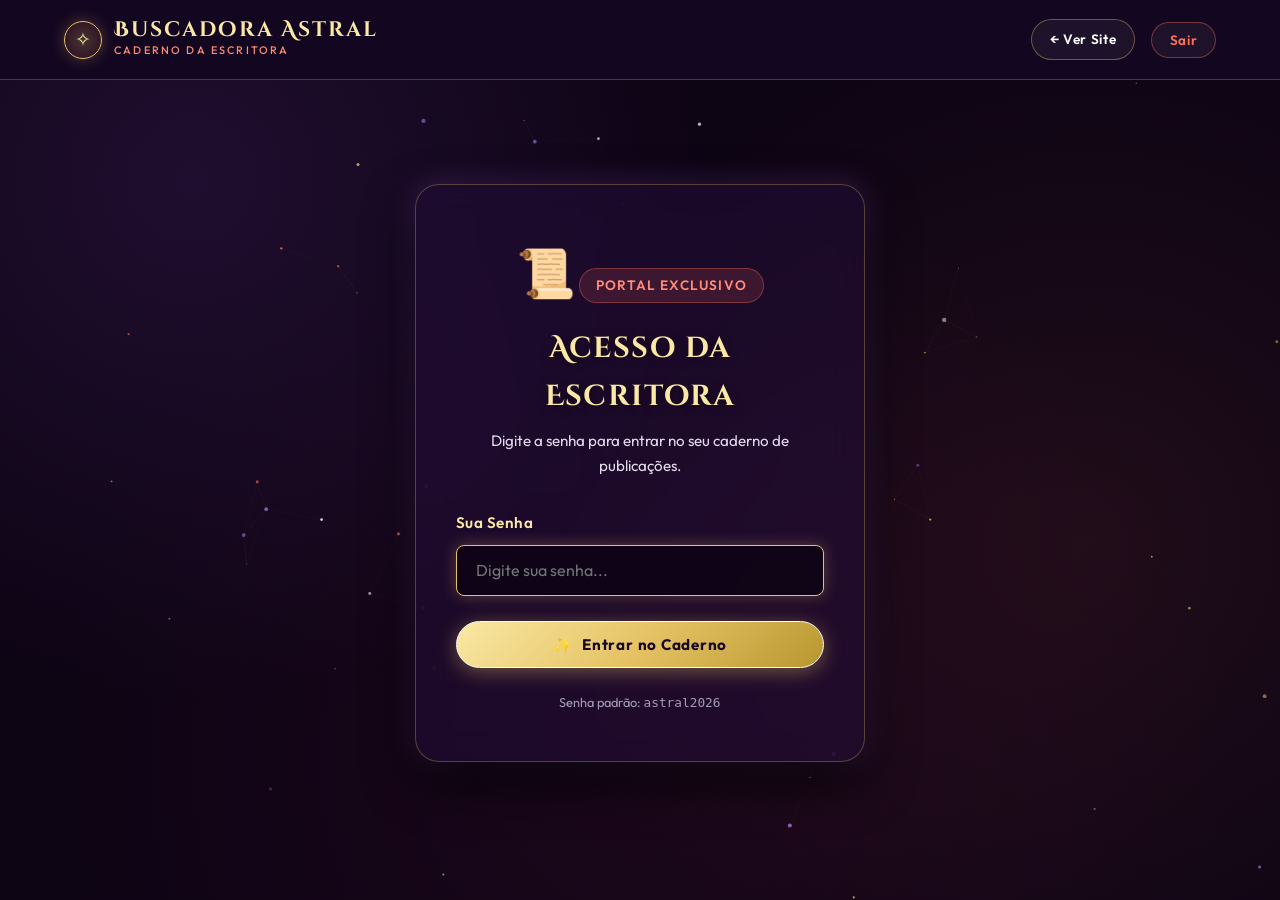
==== admin.html @ 53fbd54a "Initial commit: Buscadora Astral website with admin blog and interactive oracle" ====
<!DOCTYPE html>
<html lang="pt-BR">
<head>
  <meta charset="UTF-8">
  <meta name="viewport" content="width=device-width, initial-scale=1.0">
  <title>Caderno da Escritora | Buscadora Astral</title>
  
  <!-- Google Fonts -->
  <link rel="preconnect" href="https://fonts.googleapis.com">
  <link rel="preconnect" href="https://fonts.gstatic.com" crossorigin>
  <link href="https://fonts.googleapis.com/css2?family=Cinzel+Decorative:wght@700&family=Cinzel:wght@600;700&family=Cormorant+Garamond:ital,wght@0,400;0,600;1,400;1,600&family=Outfit:wght@300;400;500;600;700&display=swap" rel="stylesheet">
  
  <link rel="stylesheet" href="css/style.css">
  <link rel="stylesheet" href="css/animations.css">
  <link rel="stylesheet" href="css/admin.css">
  <link rel="icon" href="data:image/svg+xml,<svg xmlns=%22http://www.w3.org/2000/svg%22 viewBox=%220 0 100 100%22><text y=%22.9em%22 font-size=%2290%22>📜</text></svg>">
</head>
<body class="admin-body">

  <canvas id="stars-canvas"></canvas>

  <!-- Header do Painel -->
  <header class="admin-header">
    <div class="container admin-header-wrapper">
      <a href="index.html" class="logo">
        <div class="logo-icon">✧</div>
        <div class="logo-text">
          <span class="logo-title">Buscadora Astral</span>
          <span class="logo-subtitle">Caderno da Escritora</span>
        </div>
      </a>
      <div style="display: flex; align-items: center; gap: 1rem;">
        <a href="index.html" class="btn btn-outline" style="padding: 0.5rem 1.1rem; font-size: 0.85rem;">← Ver Site</a>
        <button id="btn-logout" class="btn btn-outline" style="padding: 0.5rem 1.1rem; font-size: 0.85rem; border-color: rgba(255,111,89,0.4); color: #ff6f59;">Sair</button>
      </div>
    </div>
  </header>

  <main class="admin-container">
    
    <!-- ==================== TELA DE LOGIN ==================== -->
    <div id="login-section">
      <div class="login-box">
        <div class="icon">📜</div>
        <div class="coral-badge">Portal Exclusivo</div>
        <h2>Acesso da Escritora</h2>
        <p>Digite a senha para entrar no seu caderno de publicações.</p>

        <form id="login-form">
          <div class="form-group">
            <label for="admin-password">Sua Senha</label>
            <input type="password" id="admin-password" class="form-control" placeholder="Digite sua senha..." required autofocus>
          </div>
          <div id="login-error" style="color: #ff6f59; font-size: 0.85rem; margin-bottom: 1rem; display: none;"></div>
          <button type="submit" class="btn btn-gold" style="width: 100%;">
            <span>✨</span> Entrar no Caderno
          </button>
        </form>
        <small style="display: block; margin-top: 1.5rem; color: var(--text-muted); font-size: 0.8rem;">
          Senha padrão: <code>astral2026</code>
        </small>
      </div>
    </div>

    <!-- ==================== ÁREA DA ESCRITORA ==================== -->
    <div id="admin-dashboard" style="display: none;">
      
      <div class="alert-success" id="post-success-alert">
        ✨ <strong>Maravilha!</strong> Sua crônica foi publicada no site com sucesso!
      </div>

      <div class="dashboard-grid">
        
        <!-- Formulário Super Amigável e Visual -->
        <div class="admin-card">
          <h3><span>✍️</span> Escrever Nova Crônica</h3>
          
          <form id="new-post-form">
            
            <div class="form-group">
              <label for="post-title">1. Título do seu texto</label>
              <input type="text" id="post-title" class="form-control" placeholder="Ex: O Céu de Hoje e os Sonhos de Revelação" required>
            </div>

            <div class="form-group">
              <label for="post-category">2. Onde este texto deve aparecer?</label>
              <select id="post-category" class="form-control" required style="background: rgba(13,4,20,0.95); color: #fff;">
                <option value="ceu-do-dia">🌟 Céu do Dia (Astrologia & Fases da Lua)</option>
                <option value="cartas">🃏 Aprenda Cartas (Significados do Tarô e Baralho Cigano)</option>
                <option value="sonhos">🌙 Significado dos Sonhos (Interpretações Oníricas)</option>
                <option value="cronicas">📜 Crônicas & Histórias Místicas</option>
              </select>
            </div>

            <div class="form-group">
              <label for="post-excerpt">3. Resumo breve (1 frase para chamar atenção)</label>
              <input type="text" id="post-excerpt" class="form-control" placeholder="Ex: O que as cartas e as estrelas nos revelam para esta semana..." required>
            </div>

            <div class="form-group">
              <label style="display: flex; justify-content: space-between; align-items: center;">
                <span>4. Escreva seu texto aqui</span>
                <small style="color: var(--gold-primary); font-weight: normal;">(Digite normalmente, sem códigos)</small>
              </label>
              
              <!-- Barra de ferramentas visual (estilo Word) -->
              <div class="visual-toolbar">
                <button type="button" class="vtool-btn" data-command="bold" title="Negrito"><b>B</b> Negrito</button>
                <button type="button" class="vtool-btn" data-command="italic" title="Itálico"><i>I</i> Itálico</button>
                <button type="button" class="vtool-btn" data-command="formatBlock" data-value="H3" title="Subtítulo">📌 Subtítulo</button>
                <button type="button" class="vtool-btn" data-command="formatBlock" data-value="BLOCKQUOTE" title="Destaque">✨ Destaque Especial</button>
                <button type="button" class="vtool-btn" data-command="insertUnorderedList" title="Lista de Tópicos">• Lista</button>
              </div>

              <!-- Caixa de Texto Rica (WYSIWYG 100% Visual) -->
              <div id="visual-editor" class="visual-editor-box" contenteditable="true" placeholder="Clique aqui e comece a escrever sua história ou ensinamento... Você pode usar a barra acima para destacar trechos!"></div>
            </div>

            <button type="submit" class="btn btn-coral" style="width: 100%; padding: 1.1rem; font-size: 1.1rem; font-weight: 700;">
              <span>🚀</span> Publicar Crônica Agora
            </button>
          </form>
        </div>

        <!-- Coluna da Direita: Lista de Textos e Ajuda -->
        <div>
          <div class="admin-card">
            <h3><span>📚</span> Suas Crônicas Ativas</h3>
            <p style="font-size: 0.88rem; color: var(--white-muted); margin-bottom: 1.2rem;">
              Textos que você já publicou. Você pode removê-los a qualquer momento:
            </p>

            <div class="posts-list" id="admin-posts-list">
              <!-- Renderizado dinamicamente -->
            </div>
          </div>

          <div class="admin-card" style="margin-top: 1.5rem; background: rgba(36, 10, 26, 0.4); border-color: rgba(229,195,101,0.2);">
            <h4 style="color: var(--gold-light); font-size: 1rem; margin-bottom: 0.6rem;">💡 Como funciona:</h4>
            <p style="font-size: 0.85rem; color: var(--text-muted); line-height: 1.6;">
              Basta preencher os 4 campos e clicar no botão de publicar. O texto entra no ar instantaneamente, já com a formatação elegante de pergaminho antigo para todos os seus leitores!
            </p>
          </div>
        </div>

      </div>

    </div>

  </main>

  <script src="js/stars.js"></script>
  <script src="js/admin.js"></script>
</body>
</html>
---- css/style.css ----
/* ============================================================
   BUSCADORA ASTRAL - DESIGN SYSTEM & ESTILOS PRINCIPAIS
   ============================================================ */

:root {
  /* Paleta de Cores Mística e Numerológica */
  --bg-dark: #0d0414;
  --bg-primary: #140721;
  --bg-secondary: #1f0b33;
  --bg-wine: #300a24;
  --bg-wine-deep: #1e0516;
  --card-bg: rgba(26, 11, 42, 0.75);
  --card-bg-glass: rgba(36, 14, 58, 0.55);
  
  /* Acentos de Luz */
  --coral-accent: #ff6f59;
  --coral-light: #ff8a78;
  --coral-glow: rgba(255, 111, 89, 0.35);

  --violet-glow: rgba(186, 104, 255, 0.25);
  --violet-vivid: #a855f7;
  --violet-light: #c084fc;

  --gold-primary: #e5c365;
  --gold-light: #fae8a4;
  --gold-dark: #aa852b;
  --gold-glow: rgba(229, 195, 101, 0.3);

  --white-pure: #ffffff;
  --white-muted: #e2d9eb;
  --text-muted: #a69bb5;

  /* Estética Pergaminho Sagrado */
  --parchment-bg: #f6efe0;
  --parchment-bg-alt: #ece1c8;
  --parchment-text: #2c2014;
  --parchment-muted: #5e4a36;
  --parchment-border: #c8b082;
  --parchment-shadow: 0 15px 35px rgba(0, 0, 0, 0.4), 0 0 25px rgba(229, 195, 101, 0.15);

  /* Fontes */
  --font-serif-title: 'Cinzel Decorative', 'Cinzel', serif;
  --font-serif-sub: 'Cormorant Garamond', serif;
  --font-sans: 'Outfit', 'Plus Jakarta Sans', sans-serif;

  /* Transições & Raios */
  --radius-sm: 8px;
  --radius-md: 16px;
  --radius-lg: 24px;
  --radius-full: 9999px;
  --transition-smooth: all 0.35s cubic-bezier(0.2, 0.8, 0.2, 1);
}

/* Reset Básico */
*, *::before, *::after {
  margin: 0;
  padding: 0;
  box-sizing: border-box;
}

html {
  scroll-behavior: smooth;
  font-size: 16px;
}

body {
  background-color: var(--bg-dark);
  color: var(--white-pure);
  font-family: var(--font-sans);
  line-height: 1.65;
  overflow-x: hidden;
  position: relative;
  background-image: 
    radial-gradient(circle at 15% 20%, rgba(168, 85, 247, 0.12) 0%, transparent 40%),
    radial-gradient(circle at 85% 60%, rgba(255, 111, 89, 0.08) 0%, transparent 45%),
    radial-gradient(circle at 50% 85%, rgba(48, 10, 36, 0.4) 0%, transparent 60%);
  background-attachment: fixed;
}

/* Canvas de Poeira Estelar de Fundo */
#stars-canvas {
  position: fixed;
  top: 0;
  left: 0;
  width: 100vw;
  height: 100vh;
  pointer-events: none;
  z-index: 0;
}

/* Container Global */
.container {
  width: 90%;
  max-width: 1200px;
  margin: 0 auto;
  position: relative;
  z-index: 1;
}

/* Tipografia Base */
h1, h2, h3, h4 {
  font-family: var(--font-serif-title);
  color: var(--gold-light);
  font-weight: 700;
  letter-spacing: 0.05em;
  text-shadow: 0 2px 10px rgba(0, 0, 0, 0.5);
}

h2 {
  font-size: 2.25rem;
  text-align: center;
  margin-bottom: 0.75rem;
  position: relative;
}

.section-subtitle {
  text-align: center;
  font-family: var(--font-serif-sub);
  font-size: 1.25rem;
  color: var(--white-muted);
  font-style: italic;
  margin-bottom: 3.5rem;
  letter-spacing: 0.03em;
}

.gold-text {
  color: var(--gold-primary);
  background: linear-gradient(135deg, #fae8a4 0%, #e5c365 50%, #aa852b 100%);
  -webkit-background-clip: text;
  -webkit-text-fill-color: transparent;
}

.coral-badge {
  display: inline-flex;
  align-items: center;
  gap: 0.5rem;
  background: rgba(255, 111, 89, 0.15);
  border: 1px solid rgba(255, 111, 89, 0.35);
  color: var(--coral-light);
  padding: 0.35rem 1rem;
  border-radius: var(--radius-full);
  font-size: 0.85rem;
  font-weight: 600;
  letter-spacing: 0.08em;
  text-transform: uppercase;
  margin-bottom: 1rem;
}

/* Divisor Místico */
.mystic-divider {
  display: flex;
  align-items: center;
  justify-content: center;
  gap: 1rem;
  margin: 1.5rem auto 2.5rem;
  opacity: 0.8;
}

.mystic-divider::before,
.mystic-divider::after {
  content: '';
  height: 1px;
  width: 80px;
  background: linear-gradient(90deg, transparent, var(--gold-primary), transparent);
}

.mystic-divider span {
  color: var(--gold-primary);
  font-size: 1.2rem;
}

/* ============================================================
   HEADER & NAVBAR
   ============================================================ */
.site-header {
  position: fixed;
  top: 0;
  left: 0;
  width: 100%;
  padding: 1.2rem 0;
  z-index: 1000;
  transition: var(--transition-smooth);
  backdrop-filter: blur(12px);
  -webkit-backdrop-filter: blur(12px);
  border-bottom: 1px solid rgba(229, 195, 101, 0.1);
}

.site-header.scrolled {
  padding: 0.8rem 0;
  background: rgba(13, 4, 20, 0.88);
  border-bottom: 1px solid rgba(229, 195, 101, 0.25);
  box-shadow: 0 10px 30px rgba(0, 0, 0, 0.5);
}

.nav-wrapper {
  display: flex;
  align-items: center;
  justify-content: space-between;
}

.logo {
  display: flex;
  align-items: center;
  gap: 0.75rem;
  text-decoration: none;
}

.logo-icon {
  width: 38px;
  height: 38px;
  border-radius: 50%;
  background: radial-gradient(circle, rgba(229, 195, 101, 0.25) 0%, rgba(48, 10, 36, 0.8) 100%);
  border: 1px solid var(--gold-primary);
  display: flex;
  align-items: center;
  justify-content: center;
  color: var(--gold-light);
  font-size: 1.2rem;
  box-shadow: 0 0 15px var(--gold-glow);
  transition: var(--transition-smooth);
}

.logo:hover .logo-icon {
  transform: rotate(45deg) scale(1.08);
  box-shadow: 0 0 25px var(--gold-glow);
}

.logo-text {
  display: flex;
  flex-direction: column;
}

.logo-title {
  font-family: var(--font-serif-title);
  font-size: 1.3rem;
  font-weight: 700;
  color: var(--gold-light);
  letter-spacing: 0.1em;
  line-height: 1.1;
}

.logo-subtitle {
  font-size: 0.68rem;
  color: var(--coral-light);
  letter-spacing: 0.2em;
  text-transform: uppercase;
  font-weight: 500;
}

.nav-links {
  display: flex;
  align-items: center;
  gap: 2rem;
  list-style: none;
}

.nav-link {
  color: var(--white-muted);
  text-decoration: none;
  font-size: 0.95rem;
  font-weight: 500;
  letter-spacing: 0.05em;
  transition: var(--transition-smooth);
  position: relative;
}

.nav-link::after {
  content: '';
  position: absolute;
  bottom: -4px;
  left: 50%;
  transform: translateX(-50%);
  width: 0;
  height: 2px;
  background: linear-gradient(90deg, var(--coral-accent), var(--gold-primary));
  transition: var(--transition-smooth);
  border-radius: 2px;
}

.nav-link:hover {
  color: var(--gold-light);
}

.nav-link:hover::after {
  width: 100%;
}

.header-actions {
  display: flex;
  align-items: center;
  gap: 1rem;
}

/* Botões */
.btn {
  display: inline-flex;
  align-items: center;
  justify-content: center;
  gap: 0.6rem;
  padding: 0.8rem 1.6rem;
  border-radius: var(--radius-full);
  font-family: var(--font-sans);
  font-size: 0.95rem;
  font-weight: 600;
  letter-spacing: 0.05em;
  text-decoration: none;
  cursor: pointer;
  transition: var(--transition-smooth);
  border: none;
  outline: none;
  position: relative;
  overflow: hidden;
}

.btn-primary {
  background: linear-gradient(135deg, #a855f7 0%, #6b21a8 50%, #3b092b 100%);
  color: var(--white-pure);
  border: 1px solid rgba(229, 195, 101, 0.4);
  box-shadow: 0 4px 20px rgba(168, 85, 247, 0.35);
}

.btn-primary:hover {
  transform: translateY(-2px);
  border-color: var(--gold-primary);
  box-shadow: 0 6px 25px rgba(168, 85, 247, 0.5), 0 0 15px var(--gold-glow);
}

.btn-gold {
  background: linear-gradient(135deg, #fae8a4 0%, #e5c365 50%, #b8972f 100%);
  color: #1a0826;
  border: 1px solid #fff;
  font-weight: 700;
  box-shadow: 0 4px 20px rgba(229, 195, 101, 0.4);
}

.btn-gold:hover {
  transform: translateY(-2px);
  box-shadow: 0 6px 30px rgba(229, 195, 101, 0.6);
  background: linear-gradient(135deg, #ffffff 0%, #fae8a4 50%, #e5c365 100%);
}

.btn-outline {
  background: rgba(255, 255, 255, 0.05);
  color: var(--white-pure);
  border: 1px solid rgba(229, 195, 101, 0.4);
  backdrop-filter: blur(8px);
}

.btn-outline:hover {
  background: rgba(229, 195, 101, 0.15);
  border-color: var(--gold-primary);
  color: var(--gold-light);
  transform: translateY(-2px);
}

.btn-coral {
  background: linear-gradient(135deg, #ff8a78 0%, #ff6f59 50%, #d83d26 100%);
  color: var(--white-pure);
  border: 1px solid rgba(255, 255, 255, 0.4);
  box-shadow: 0 4px 20px var(--coral-glow);
}

.btn-coral:hover {
  transform: translateY(-2px);
  box-shadow: 0 6px 25px rgba(255, 111, 89, 0.6);
}

/* Mobile Menu Toggle */
.mobile-toggle {
  display: none;
  background: transparent;
  border: none;
  color: var(--gold-primary);
  font-size: 1.6rem;
  cursor: pointer;
}

/* ============================================================
   HERO SECTION
   ============================================================ */
.hero-section {
  position: relative;
  min-height: 100vh;
  padding-top: 130px;
  padding-bottom: 80px;
  display: flex;
  align-items: center;
  background: url('../assets/hero_bg.jpg') center center / cover no-repeat;
}

.hero-overlay {
  position: absolute;
  top: 0;
  left: 0;
  width: 100%;
  height: 100%;
  background: radial-gradient(circle at center, rgba(20, 7, 33, 0.65) 0%, rgba(13, 4, 20, 0.95) 85%);
  pointer-events: none;
}

.hero-grid {
  display: grid;
  grid-template-columns: 1.15fr 0.85fr;
  gap: 3.5rem;
  align-items: center;
  position: relative;
  z-index: 2;
}

.hero-content h1 {
  font-size: 3.4rem;
  line-height: 1.15;
  margin-bottom: 1.25rem;
}

.hero-description {
  font-size: 1.15rem;
  color: var(--white-muted);
  margin-bottom: 2rem;
  font-family: var(--font-sans);
  font-weight: 300;
  line-height: 1.8;
}

.hero-quote {
  border-left: 2px solid var(--gold-primary);
  padding-left: 1.2rem;
  margin-bottom: 2.2rem;
  font-family: var(--font-serif-sub);
  font-size: 1.2rem;
  font-style: italic;
  color: var(--gold-light);
}

.hero-buttons {
  display: flex;
  flex-wrap: wrap;
  gap: 1.2rem;
}

/* Widget do Céu de Hoje & Fase Lunar */
.celestial-widget {
  background: var(--card-bg-glass);
  border: 1px solid rgba(229, 195, 101, 0.3);
  border-radius: var(--radius-lg);
  padding: 2.2rem;
  backdrop-filter: blur(16px);
  -webkit-backdrop-filter: blur(16px);
  box-shadow: 0 20px 40px rgba(0, 0, 0, 0.6), 0 0 20px rgba(168, 85, 247, 0.15);
  position: relative;
  overflow: hidden;
}

.celestial-widget::before {
  content: '';
  position: absolute;
  top: -50%;
  left: -50%;
  width: 200%;
  height: 200%;
  background: radial-gradient(circle, rgba(229, 195, 101, 0.08) 0%, transparent 60%);
  pointer-events: none;
  animation: rotateGlow 25s linear infinite;
}

.widget-header {
  display: flex;
  justify-content: space-between;
  align-items: center;
  margin-bottom: 1.5rem;
  border-bottom: 1px solid rgba(229, 195, 101, 0.15);
  padding-bottom: 1rem;
}

.widget-title {
  font-family: var(--font-serif-title);
  font-size: 1.1rem;
  color: var(--gold-light);
}

.widget-date {
  font-size: 0.85rem;
  color: var(--coral-light);
  font-weight: 500;
}

.moon-phase-display {
  display: flex;
  align-items: center;
  gap: 1.5rem;
  margin-bottom: 1.5rem;
}

.moon-visual {
  width: 70px;
  height: 70px;
  border-radius: 50%;
  background: radial-gradient(circle at 30% 30%, #fff9e6, #d4be93 60%, #5e4a36 100%);
  box-shadow: 0 0 25px rgba(254, 241, 184, 0.4), inset -5px -5px 15px rgba(0,0,0,0.6);
  flex-shrink: 0;
  position: relative;
}

.moon-info h4 {
  font-size: 1.25rem;
  margin-bottom: 0.2rem;
  color: var(--white-pure);
}

.moon-info p {
  font-size: 0.9rem;
  color: var(--text-muted);
}

.daily-energy {
  background: rgba(13, 4, 20, 0.6);
  border: 1px dashed rgba(229, 195, 101, 0.25);
  border-radius: var(--radius-sm);
  padding: 1rem;
}

.daily-energy h5 {
  font-size: 0.85rem;
  color: var(--gold-primary);
  text-transform: uppercase;
  letter-spacing: 0.1em;
  margin-bottom: 0.4rem;
  display: flex;
  align-items: center;
  gap: 0.4rem;
}

.daily-energy p {
  font-size: 0.9rem;
  color: var(--white-muted);
  font-style: italic;
}

/* ============================================================
   SEÇÃO SOBRE - O SONHO DO PERGAMINHO
   ============================================================ */
.about-section {
  padding: 100px 0;
  position: relative;
  background: linear-gradient(180deg, var(--bg-dark) 0%, var(--bg-primary) 50%, var(--bg-dark) 100%);
}

.about-grid {
  display: grid;
  grid-template-columns: 0.95fr 1.05fr;
  gap: 4rem;
  align-items: center;
}

.about-image-wrapper {
  position: relative;
}

.about-image-frame {
  position: relative;
  border-radius: var(--radius-lg);
  overflow: hidden;
  border: 2px solid rgba(229, 195, 101, 0.35);
  box-shadow: 0 20px 40px rgba(0, 0, 0, 0.8), 0 0 30px var(--violet-glow);
}

.about-image-frame img {
  width: 100%;
  height: auto;
  display: block;
  transition: transform 0.6s cubic-bezier(0.2, 0.8, 0.2, 1);
}

.about-image-wrapper:hover img {
  transform: scale(1.03);
}

.parchment-badge-float {
  position: absolute;
  bottom: -20px;
  right: -15px;
  background: var(--parchment-bg);
  color: var(--parchment-text);
  padding: 1.2rem 1.6rem;
  border-radius: var(--radius-md);
  border: 1px solid var(--parchment-border);
  box-shadow: var(--parchment-shadow);
  max-width: 240px;
  font-family: var(--font-serif-sub);
  font-style: italic;
  font-size: 0.95rem;
  line-height: 1.4;
  z-index: 3;
}

.parchment-badge-float::before {
  content: '✦';
  color: var(--gold-dark);
  margin-right: 0.4rem;
}

/* Card Estilo Pergaminho para a Narrativa */
.parchment-card {
  background: var(--parchment-bg);
  background-image: 
    radial-gradient(circle at 10% 20%, rgba(200, 176, 130, 0.2) 0%, transparent 50%),
    radial-gradient(circle at 90% 80%, rgba(184, 151, 47, 0.15) 0%, transparent 60%);
  color: var(--parchment-text);
  padding: 2.8rem;
  border-radius: var(--radius-md);
  border: 2px solid var(--parchment-border);
  box-shadow: var(--parchment-shadow);
  position: relative;
}

.parchment-card::after {
  content: '';
  position: absolute;
  top: 6px;
  left: 6px;
  right: 6px;
  bottom: 6px;
  border: 1px dashed rgba(170, 133, 43, 0.45);
  border-radius: calc(var(--radius-md) - 4px);
  pointer-events: none;
}

.parchment-card h3 {
  color: #4a1525;
  font-size: 1.8rem;
  margin-bottom: 1.2rem;
  text-shadow: none;
}

.parchment-card p {
  font-size: 1.05rem;
  color: var(--parchment-muted);
  margin-bottom: 1.2rem;
  line-height: 1.8;
}

.parchment-card .quote-highlight {
  font-family: var(--font-serif-sub);
  font-size: 1.25rem;
  font-style: italic;
  color: #3b092b;
  border-left: 3px solid var(--gold-dark);
  padding-left: 1rem;
  margin: 1.5rem 0;
  line-height: 1.6;
}

.numerology-pills {
  display: flex;
  flex-wrap: wrap;
  gap: 0.6rem;
  margin-top: 1.8rem;
}

.num-pill {
  background: rgba(61, 12, 46, 0.08);
  border: 1px solid rgba(170, 133, 43, 0.35);
  color: #3d0c2e;
  padding: 0.35rem 0.85rem;
  border-radius: var(--radius-full);
  font-size: 0.85rem;
  font-weight: 600;
  display: inline-flex;
  align-items: center;
  gap: 0.4rem;
}

/* ============================================================
   SEÇÃO CATÁLOGO DE ATENDIMENTOS & LEITURAS
   ============================================================ */
.services-section {
  padding: 100px 0;
  position: relative;
}

.services-grid {
  display: grid;
  grid-template-columns: repeat(auto-fit, minmax(280px, 1fr));
  gap: 2rem;
}

.service-card {
  background: var(--card-bg-glass);
  border: 1px solid rgba(229, 195, 101, 0.2);
  border-radius: var(--radius-lg);
  padding: 2.2rem;
  backdrop-filter: blur(12px);
  -webkit-backdrop-filter: blur(12px);
  transition: var(--transition-smooth);
  display: flex;
  flex-direction: column;
  justify-content: space-between;
  position: relative;
  overflow: hidden;
}

.service-card::before {
  content: '';
  position: absolute;
  top: 0;
  left: 0;
  width: 100%;
  height: 4px;
  background: linear-gradient(90deg, var(--violet-vivid), var(--gold-primary), var(--coral-accent));
  opacity: 0.7;
  transition: var(--transition-smooth);
}

.service-card:hover {
  transform: translateY(-8px);
  border-color: var(--gold-primary);
  box-shadow: 0 15px 35px rgba(0, 0, 0, 0.6), 0 0 25px var(--violet-glow);
}

.service-card:hover::before {
  opacity: 1;
  height: 6px;
}

.service-icon {
  width: 58px;
  height: 58px;
  border-radius: var(--radius-md);
  background: radial-gradient(circle, rgba(229, 195, 101, 0.18) 0%, rgba(48, 10, 36, 0.7) 100%);
  border: 1px solid rgba(229, 195, 101, 0.35);
  display: flex;
  align-items: center;
  justify-content: center;
  font-size: 1.8rem;
  margin-bottom: 1.5rem;
  color: var(--gold-light);
}

.service-title {
  font-size: 1.4rem;
  margin-bottom: 0.8rem;
  color: var(--white-pure);
}

.service-desc {
  font-size: 0.95rem;
  color: var(--white-muted);
  line-height: 1.7;
  margin-bottom: 1.5rem;
  flex-grow: 1;
}

.service-features {
  list-style: none;
  margin-bottom: 1.8rem;
  padding-top: 1rem;
  border-top: 1px solid rgba(255, 255, 255, 0.08);
}

.service-features li {
  font-size: 0.88rem;
  color: var(--text-muted);
  margin-bottom: 0.5rem;
  display: flex;
  align-items: center;
  gap: 0.5rem;
}

.service-features li::before {
  content: '✧';
  color: var(--coral-light);
}

.service-action {
  margin-top: auto;
}

.btn-whatsapp-service {
  width: 100%;
  background: linear-gradient(135deg, #25D366 0%, #128C7E 100%);
  color: #ffffff;
  border: 1px solid rgba(255, 255, 255, 0.3);
  font-weight: 600;
  box-shadow: 0 4px 15px rgba(37, 211, 102, 0.25);
}

.btn-whatsapp-service:hover {
  transform: translateY(-2px);
  box-shadow: 0 6px 20px rgba(37, 211, 102, 0.45);
}

/* ============================================================
   ORÁCULO DO PERGAMINHO - CARTA DO DIA (INTERATIVO)
   ============================================================ */
.oracle-section {
  padding: 100px 0;
  position: relative;
  background: radial-gradient(circle at center, rgba(31, 11, 51, 0.7) 0%, var(--bg-dark) 80%);
}

.oracle-container {
  max-width: 900px;
  margin: 0 auto;
  text-align: center;
}

.oracle-deck-area {
  position: relative;
  min-height: 380px;
  display: flex;
  flex-direction: column;
  align-items: center;
  justify-content: center;
  margin-top: 2rem;
}

.cards-spread {
  display: flex;
  justify-content: center;
  gap: 1.2rem;
  flex-wrap: wrap;
  perspective: 1000px;
  margin-bottom: 2rem;
}

.tarot-card {
  width: 130px;
  height: 210px;
  position: relative;
  transform-style: preserve-3d;
  transition: transform 0.8s cubic-bezier(0.175, 0.885, 0.32, 1.275), box-shadow 0.3s ease;
  cursor: pointer;
  border-radius: var(--radius-sm);
}

.tarot-card:hover:not(.revealed) {
  transform: translateY(-15px) scale(1.05);
}

.tarot-card-face {
  position: absolute;
  width: 100%;
  height: 100%;
  backface-visibility: hidden;
  border-radius: var(--radius-sm);
  display: flex;
  flex-direction: column;
  align-items: center;
  justify-content: center;
  padding: 10px;
  box-shadow: 0 10px 25px rgba(0,0,0,0.6);
}

.card-back {
  background: linear-gradient(145deg, #200417, #11071f);
  border: 2px solid var(--gold-primary);
  color: var(--gold-light);
}

.card-back-pattern {
  width: 100%;
  height: 100%;
  border: 1px dashed rgba(229, 195, 101, 0.4);
  display: flex;
  flex-direction: column;
  align-items: center;
  justify-content: center;
  gap: 0.5rem;
}

.card-back-pattern span {
  font-size: 1.8rem;
}

.card-front {
  background: var(--parchment-bg);
  border: 2px solid var(--gold-dark);
  color: var(--parchment-text);
  transform: rotateY(180deg);
}

.tarot-card.revealed {
  transform: rotateY(180deg) scale(1.1);
  box-shadow: 0 0 35px var(--gold-glow);
}

/* Modal / Card da Revelação da Carta */
.oracle-result-box {
  display: none;
  background: var(--parchment-bg);
  color: var(--parchment-text);
  border-radius: var(--radius-md);
  border: 2px solid var(--parchment-border);
  padding: 2.5rem;
  max-width: 650px;
  margin: 1.5rem auto 0;
  box-shadow: var(--parchment-shadow);
  text-align: left;
  position: relative;
}

.oracle-result-box.active {
  display: block;
  animation: fadeInParchment 0.6s ease forwards;
}

.oracle-result-header {
  display: flex;
  align-items: center;
  gap: 1.5rem;
  border-bottom: 1px dashed var(--parchment-border);
  padding-bottom: 1.2rem;
  margin-bottom: 1.2rem;
}

.oracle-card-badge {
  font-size: 2.5rem;
  background: rgba(170, 133, 43, 0.15);
  width: 65px;
  height: 65px;
  border-radius: 50%;
  display: flex;
  align-items: center;
  justify-content: center;
  border: 1px solid var(--gold-dark);
}

.oracle-card-titles h3 {
  font-size: 1.6rem;
  color: #3b092b;
  margin-bottom: 0.2rem;
}

.oracle-card-titles span {
  font-family: var(--font-serif-sub);
  font-style: italic;
  color: #7a5c3d;
  font-size: 1.1rem;
}

.oracle-message {
  font-size: 1.05rem;
  line-height: 1.8;
  color: var(--parchment-muted);
  margin-bottom: 1.5rem;
}

.oracle-advice {
  background: rgba(61, 12, 46, 0.06);
  border-left: 3px solid #731a54;
  padding: 1rem;
  font-size: 0.95rem;
  color: #2e0922;
  margin-bottom: 1.5rem;
  font-weight: 500;
}

.oracle-actions {
  display: flex;
  gap: 1rem;
  justify-content: flex-end;
  flex-wrap: wrap;
}

/* ============================================================
   DIÁRIO ASTRAL & CRÔNICAS (BLOG)
   ============================================================ */
.blog-section {
  padding: 100px 0;
  position: relative;
}

.blog-controls {
  display: flex;
  justify-content: space-between;
  align-items: center;
  flex-wrap: wrap;
  gap: 1.5rem;
  margin-bottom: 3rem;
}

.blog-categories {
  display: flex;
  flex-wrap: wrap;
  gap: 0.6rem;
}

.category-btn {
  background: rgba(255, 255, 255, 0.05);
  border: 1px solid rgba(229, 195, 101, 0.2);
  color: var(--white-muted);
  padding: 0.5rem 1.2rem;
  border-radius: var(--radius-full);
  font-size: 0.9rem;
  font-weight: 500;
  cursor: pointer;
  transition: var(--transition-smooth);
}

.category-btn:hover,
.category-btn.active {
  background: linear-gradient(135deg, rgba(168, 85, 247, 0.4), rgba(48, 10, 36, 0.6));
  border-color: var(--gold-primary);
  color: var(--gold-light);
  box-shadow: 0 0 15px rgba(229, 195, 101, 0.2);
}

.blog-search {
  position: relative;
  min-width: 250px;
}

.blog-search input {
  width: 100%;
  background: rgba(20, 7, 33, 0.8);
  border: 1px solid rgba(229, 195, 101, 0.3);
  border-radius: var(--radius-full);
  padding: 0.6rem 1.2rem 0.6rem 2.4rem;
  color: var(--white-pure);
  font-family: var(--font-sans);
  font-size: 0.9rem;
  outline: none;
  transition: var(--transition-smooth);
}

.blog-search input:focus {
  border-color: var(--gold-primary);
  box-shadow: 0 0 15px var(--gold-glow);
}

.blog-search::before {
  content: '🔍';
  position: absolute;
  left: 0.8rem;
  top: 50%;
  transform: translateY(-50%);
  font-size: 0.85rem;
  opacity: 0.6;
}

.blog-grid {
  display: grid;
  grid-template-columns: repeat(auto-fit, minmax(320px, 1fr));
  gap: 2.5rem;
}

.blog-card {
  background: var(--card-bg-glass);
  border: 1px solid rgba(229, 195, 101, 0.2);
  border-radius: var(--radius-lg);
  overflow: hidden;
  backdrop-filter: blur(12px);
  -webkit-backdrop-filter: blur(12px);
  transition: var(--transition-smooth);
  display: flex;
  flex-direction: column;
}

.blog-card:hover {
  transform: translateY(-6px);
  border-color: var(--gold-primary);
  box-shadow: 0 15px 35px rgba(0, 0, 0, 0.5), 0 0 20px var(--violet-glow);
}

.blog-card-header {
  padding: 1.5rem 1.8rem 0;
  display: flex;
  justify-content: space-between;
  align-items: center;
}

.blog-tag {
  font-size: 0.75rem;
  text-transform: uppercase;
  letter-spacing: 0.08em;
  font-weight: 700;
  color: var(--coral-light);
  background: rgba(255, 111, 89, 0.12);
  padding: 0.25rem 0.75rem;
  border-radius: var(--radius-full);
}

.blog-date {
  font-size: 0.8rem;
  color: var(--text-muted);
}

.blog-card-body {
  padding: 1.2rem 1.8rem 1.8rem;
  display: flex;
  flex-direction: column;
  flex-grow: 1;
}

.blog-card-title {
  font-size: 1.35rem;
  margin-bottom: 0.8rem;
  color: var(--gold-light);
  line-height: 1.3;
}

.blog-card-excerpt {
  font-size: 0.95rem;
  color: var(--white-muted);
  line-height: 1.65;
  margin-bottom: 1.5rem;
  flex-grow: 1;
}

.read-more-btn {
  align-self: flex-start;
  color: var(--gold-primary);
  font-size: 0.9rem;
  font-weight: 600;
  text-decoration: none;
  display: flex;
  align-items: center;
  gap: 0.4rem;
  transition: var(--transition-smooth);
  cursor: pointer;
  background: none;
  border: none;
  font-family: var(--font-sans);
}

.read-more-btn:hover {
  color: var(--white-pure);
  gap: 0.7rem;
}

/* ============================================================
   MODAL DE LEITURA DO ARTIGO (ESTILO PERGAMINHO / LIVRO)
   ============================================================ */
.article-modal {
  display: none;
  position: fixed;
  top: 0;
  left: 0;
  width: 100%;
  height: 100%;
  background: rgba(13, 4, 20, 0.88);
  backdrop-filter: blur(8px);
  -webkit-backdrop-filter: blur(8px);
  z-index: 2000;
  justify-content: center;
  align-items: center;
  padding: 2rem;
  overflow-y: auto;
}

.article-modal.active {
  display: flex;
}

.article-modal-content {
  background: var(--parchment-bg);
  color: var(--parchment-text);
  max-width: 800px;
  width: 100%;
  max-height: 85vh;
  overflow-y: auto;
  border-radius: var(--radius-md);
  border: 2px solid var(--parchment-border);
  box-shadow: 0 25px 60px rgba(0, 0, 0, 0.9), 0 0 35px var(--gold-glow);
  padding: 3rem;
  position: relative;
  animation: modalPop 0.4s cubic-bezier(0.2, 0.8, 0.2, 1);
}

.modal-close-btn {
  position: absolute;
  top: 1.2rem;
  right: 1.5rem;
  background: rgba(61, 12, 46, 0.1);
  border: 1px solid var(--parchment-border);
  width: 38px;
  height: 38px;
  border-radius: 50%;
  color: var(--parchment-text);
  font-size: 1.2rem;
  cursor: pointer;
  display: flex;
  align-items: center;
  justify-content: center;
  transition: var(--transition-smooth);
}

.modal-close-btn:hover {
  background: #3b092b;
  color: #fff;
}

.article-header {
  border-bottom: 2px solid var(--parchment-border);
  padding-bottom: 1.5rem;
  margin-bottom: 2rem;
}

.article-meta {
  display: flex;
  gap: 1rem;
  margin-bottom: 0.75rem;
}

.article-title {
  font-size: 2.2rem;
  color: #3b092b;
  line-height: 1.2;
}

.article-body {
  font-size: 1.1rem;
  line-height: 1.9;
  color: var(--parchment-muted);
}

.article-body p {
  margin-bottom: 1.5rem;
}

.article-body h3 {
  color: #53113d;
  font-size: 1.5rem;
  margin: 2rem 0 1rem;
}

.article-body blockquote {
  font-family: var(--font-serif-sub);
  font-size: 1.3rem;
  font-style: italic;
  color: #3d0c2e;
  border-left: 3px solid var(--gold-dark);
  padding-left: 1.2rem;
  margin: 1.8rem 0;
}

/* ============================================================
   DEPOIMENTOS & RELATOS
   ============================================================ */
.testimonials-section {
  padding: 100px 0;
  position: relative;
  background: linear-gradient(180deg, var(--bg-dark) 0%, var(--bg-wine-deep) 50%, var(--bg-dark) 100%);
}

.testimonials-grid {
  display: grid;
  grid-template-columns: repeat(auto-fit, minmax(300px, 1fr));
  gap: 2rem;
}

.testimonial-card {
  background: var(--card-bg-glass);
  border: 1px solid rgba(229, 195, 101, 0.2);
  border-radius: var(--radius-lg);
  padding: 2.2rem;
  backdrop-filter: blur(10px);
  -webkit-backdrop-filter: blur(10px);
  position: relative;
}

.testimonial-stars {
  color: var(--gold-primary);
  margin-bottom: 1rem;
  font-size: 1rem;
}

.testimonial-text {
  font-family: var(--font-serif-sub);
  font-size: 1.15rem;
  font-style: italic;
  color: var(--white-muted);
  line-height: 1.7;
  margin-bottom: 1.5rem;
}

.testimonial-author {
  display: flex;
  align-items: center;
  gap: 0.8rem;
}

.author-avatar {
  width: 44px;
  height: 44px;
  border-radius: 50%;
  background: radial-gradient(circle, var(--coral-accent), var(--bg-wine));
  border: 1px solid var(--gold-primary);
  display: flex;
  align-items: center;
  justify-content: center;
  font-weight: 700;
  color: #fff;
}

.author-info h4 {
  font-size: 1rem;
  color: var(--gold-light);
  margin-bottom: 0.1rem;
}

.author-info span {
  font-size: 0.8rem;
  color: var(--text-muted);
}

/* ============================================================
   CALL TO ACTION & FOOTER
   ============================================================ */
.cta-section {
  padding: 100px 0;
  text-align: center;
  position: relative;
}

.cta-box {
  background: linear-gradient(135deg, rgba(48, 10, 36, 0.8) 0%, rgba(20, 7, 33, 0.95) 100%);
  border: 1px solid rgba(229, 195, 101, 0.35);
  border-radius: var(--radius-lg);
  padding: 4rem 2rem;
  box-shadow: 0 20px 50px rgba(0, 0, 0, 0.7), 0 0 30px var(--gold-glow);
  position: relative;
  overflow: hidden;
}

.cta-box h2 {
  font-size: 2.8rem;
  margin-bottom: 1rem;
}

.cta-box p {
  font-size: 1.2rem;
  color: var(--white-muted);
  max-width: 650px;
  margin: 0 auto 2.5rem;
}

/* Footer */
.site-footer {
  background: #08020d;
  border-top: 1px solid rgba(229, 195, 101, 0.15);
  padding: 60px 0 30px;
  color: var(--text-muted);
  font-size: 0.9rem;
}

.footer-grid {
  display: grid;
  grid-template-columns: 1.5fr 1fr 1fr;
  gap: 3rem;
  margin-bottom: 3rem;
}

.footer-brand p {
  margin-top: 1rem;
  max-width: 320px;
  line-height: 1.7;
}

.footer-col h4 {
  font-size: 1.1rem;
  color: var(--gold-light);
  margin-bottom: 1.2rem;
}

.footer-links {
  list-style: none;
}

.footer-links li {
  margin-bottom: 0.6rem;
}

.footer-links a {
  color: var(--text-muted);
  text-decoration: none;
  transition: var(--transition-smooth);
}

.footer-links a:hover {
  color: var(--gold-primary);
  padding-left: 4px;
}

.footer-bottom {
  text-align: center;
  padding-top: 2rem;
  border-top: 1px solid rgba(255, 255, 255, 0.05);
  font-size: 0.85rem;
}

/* Botão Flutuante do WhatsApp */
.floating-whatsapp {
  position: fixed;
  bottom: 30px;
  right: 30px;
  width: 62px;
  height: 62px;
  border-radius: 50%;
  background: linear-gradient(135deg, #25D366 0%, #128C7E 100%);
  color: #fff;
  display: flex;
  align-items: center;
  justify-content: center;
  font-size: 2rem;
  box-shadow: 0 10px 25px rgba(37, 211, 102, 0.4), 0 0 20px rgba(229, 195, 101, 0.3);
  text-decoration: none;
  z-index: 999;
  transition: var(--transition-smooth);
  animation: pulseWhatsApp 3s infinite;
}

.floating-whatsapp:hover {
  transform: scale(1.12) rotate(10deg);
  box-shadow: 0 15px 30px rgba(37, 211, 102, 0.6);
}

/* ============================================================
   RESPONSIVIDADE (MEDIA QUERIES)
   ============================================================ */
@media (max-width: 992px) {
  .hero-grid,
  .about-grid {
    grid-template-columns: 1fr;
    gap: 3rem;
  }

  .hero-content h1 {
    font-size: 2.7rem;
  }

  .footer-grid {
    grid-template-columns: 1fr 1fr;
  }
}

@media (max-width: 768px) {
  .nav-links, .header-actions .btn {
    display: none;
  }

  .mobile-toggle {
    display: block;
  }

  .mobile-menu-active .nav-links {
    display: flex;
    flex-direction: column;
    position: absolute;
    top: 100%;
    left: 0;
    width: 100%;
    background: rgba(13, 4, 20, 0.98);
    padding: 2rem;
    gap: 1.5rem;
    border-bottom: 1px solid var(--gold-primary);
  }

  .hero-content h1 {
    font-size: 2.2rem;
  }

  h2 {
    font-size: 1.8rem;
  }

  .footer-grid {
    grid-template-columns: 1fr;
  }

  .article-modal-content {
    padding: 1.8rem;
  }
}
---- css/animations.css ----
/* ============================================================
   BUSCADORA ASTRAL - ANIMAÇÕES E EFEITOS ESOTÉRICOS
   ============================================================ */

/* Rotação suave do brilho celestial */
@keyframes rotateGlow {
  0% {
    transform: rotate(0deg);
  }
  100% {
    transform: rotate(360deg);
  }
}

/* Pulso Cósmico Dourado */
@keyframes pulseGold {
  0% {
    box-shadow: 0 0 10px rgba(229, 195, 101, 0.2);
  }
  50% {
    box-shadow: 0 0 25px rgba(229, 195, 101, 0.5), 0 0 40px rgba(168, 85, 247, 0.3);
  }
  100% {
    box-shadow: 0 0 10px rgba(229, 195, 101, 0.2);
  }
}

/* Pulso do Botão Flutuante do WhatsApp */
@keyframes pulseWhatsApp {
  0% {
    box-shadow: 0 0 0 0 rgba(37, 211, 102, 0.7);
  }
  70% {
    box-shadow: 0 0 0 18px rgba(37, 211, 102, 0);
  }
  100% {
    box-shadow: 0 0 0 0 rgba(37, 211, 102, 0);
  }
}

/* Aparição Suave do Pergaminho / Modal */
@keyframes fadeInParchment {
  0% {
    opacity: 0;
    transform: translateY(20px) scale(0.98);
  }
  100% {
    opacity: 1;
    transform: translateY(0) scale(1);
  }
}

@keyframes modalPop {
  0% {
    opacity: 0;
    transform: scale(0.92) translateY(30px);
  }
  100% {
    opacity: 1;
    transform: scale(1) translateY(0);
  }
}

/* Flutuação Mística Suave */
@keyframes floatSlow {
  0%, 100% {
    transform: translateY(0px);
  }
  50% {
    transform: translateY(-8px);
  }
}

.float-element {
  animation: floatSlow 5s ease-in-out infinite;
}

/* Brilho das Estrelas / Pontos de Luz */
@keyframes twinkle {
  0%, 100% {
    opacity: 0.3;
    transform: scale(0.8);
  }
  50% {
    opacity: 1;
    transform: scale(1.2);
  }
}

.twinkle-star {
  animation: twinkle 3s ease-in-out infinite;
}

/* Revelação com Scroll */
.reveal-on-scroll {
  opacity: 0;
  transform: translateY(30px);
  transition: opacity 0.8s cubic-bezier(0.2, 0.8, 0.2, 1), transform 0.8s cubic-bezier(0.2, 0.8, 0.2, 1);
}

.reveal-on-scroll.revealed {
  opacity: 1;
  transform: translateY(0);
}
---- css/admin.css ----
/* ============================================================
   BUSCADORA ASTRAL - PAINEL DA ESCRITORA (DESIGN AMIGÁVEL)
   ============================================================ */

.admin-body {
  background-color: var(--bg-dark);
  min-height: 100vh;
  display: flex;
  flex-direction: column;
}

.admin-header {
  background: rgba(20, 7, 33, 0.95);
  border-bottom: 1px solid rgba(229, 195, 101, 0.25);
  padding: 1.2rem 0;
  backdrop-filter: blur(12px);
}

.admin-header-wrapper {
  display: flex;
  justify-content: space-between;
  align-items: center;
}

.admin-container {
  max-width: 1050px;
  margin: 2.5rem auto;
  padding: 0 1.5rem;
  flex: 1;
}

/* Tela de Login */
.login-box {
  background: var(--card-bg-glass);
  border: 1px solid rgba(229, 195, 101, 0.3);
  border-radius: var(--radius-lg);
  padding: 3rem 2.5rem;
  max-width: 450px;
  margin: 4rem auto;
  text-align: center;
  box-shadow: 0 20px 50px rgba(0, 0, 0, 0.8), 0 0 30px var(--violet-glow);
  backdrop-filter: blur(16px);
}

.login-box .icon {
  font-size: 3rem;
  margin-bottom: 0.8rem;
  display: inline-block;
}

.login-box h2 {
  font-size: 1.8rem;
  margin-bottom: 0.5rem;
}

.login-box p {
  color: var(--white-muted);
  font-size: 0.95rem;
  margin-bottom: 2rem;
}

.form-group {
  margin-bottom: 1.6rem;
  text-align: left;
}

.form-group label {
  display: block;
  font-size: 0.95rem;
  font-weight: 600;
  color: var(--gold-light);
  margin-bottom: 0.6rem;
  letter-spacing: 0.03em;
}

.form-control {
  width: 100%;
  background: rgba(13, 4, 20, 0.85);
  border: 1px solid rgba(229, 195, 101, 0.3);
  border-radius: var(--radius-sm);
  padding: 0.9rem 1.2rem;
  color: var(--white-pure);
  font-family: var(--font-sans);
  font-size: 1rem;
  outline: none;
  transition: var(--transition-smooth);
}

.form-control:focus {
  border-color: var(--gold-primary);
  box-shadow: 0 0 15px var(--gold-glow);
}

/* Painel Principal */
.dashboard-grid {
  display: grid;
  grid-template-columns: 1.25fr 0.75fr;
  gap: 2.5rem;
}

@media (max-width: 880px) {
  .dashboard-grid {
    grid-template-columns: 1fr;
  }
}

.admin-card {
  background: var(--card-bg-glass);
  border: 1px solid rgba(229, 195, 101, 0.25);
  border-radius: var(--radius-lg);
  padding: 2.2rem;
  backdrop-filter: blur(14px);
  box-shadow: 0 15px 35px rgba(0, 0, 0, 0.6);
}

.admin-card h3 {
  font-size: 1.45rem;
  margin-bottom: 1.5rem;
  display: flex;
  align-items: center;
  gap: 0.6rem;
}

/* Barra de Ferramentas Visual Estilo Editor de Texto */
.visual-toolbar {
  display: flex;
  gap: 0.4rem;
  flex-wrap: wrap;
  background: rgba(13, 4, 20, 0.9);
  padding: 0.6rem 0.8rem;
  border-radius: var(--radius-sm) var(--radius-sm) 0 0;
  border: 1px solid rgba(229, 195, 101, 0.3);
  border-bottom: none;
}

.vtool-btn {
  background: rgba(255, 255, 255, 0.08);
  border: 1px solid rgba(229, 195, 101, 0.2);
  color: var(--white-pure);
  padding: 0.45rem 0.85rem;
  border-radius: 4px;
  font-size: 0.85rem;
  cursor: pointer;
  display: inline-flex;
  align-items: center;
  gap: 0.3rem;
  font-family: var(--font-sans);
  transition: var(--transition-smooth);
}

.vtool-btn:hover {
  background: rgba(229, 195, 101, 0.25);
  border-color: var(--gold-primary);
  color: var(--gold-light);
}

/* Caixa de Edição WYSIWYG Visual */
.visual-editor-box {
  width: 100%;
  min-height: 250px;
  max-height: 480px;
  overflow-y: auto;
  background: var(--parchment-bg);
  color: var(--parchment-text);
  border: 1px solid rgba(229, 195, 101, 0.3);
  border-radius: 0 0 var(--radius-sm) var(--radius-sm);
  padding: 1.5rem;
  font-size: 1.05rem;
  line-height: 1.8;
  outline: none;
  box-shadow: inset 0 2px 8px rgba(0, 0, 0, 0.08);
  transition: var(--transition-smooth);
}

.visual-editor-box:focus {
  border-color: var(--gold-primary);
  box-shadow: 0 0 20px rgba(229, 195, 101, 0.25);
}

.visual-editor-box:empty:before {
  content: attr(placeholder);
  color: #8c7660;
  font-style: italic;
  display: block;
}

/* Estilos de elementos formatados dentro do editor */
.visual-editor-box p {
  margin-bottom: 1rem;
}

.visual-editor-box h3 {
  font-size: 1.35rem;
  color: #3b092b;
  margin: 1.2rem 0 0.6rem;
  text-shadow: none;
}

.visual-editor-box blockquote {
  font-family: var(--font-serif-sub);
  font-size: 1.2rem;
  font-style: italic;
  color: #3d0c2e;
  border-left: 3px solid #aa852b;
  padding-left: 1rem;
  margin: 1.2rem 0;
  background: rgba(170, 133, 43, 0.08);
  padding-top: 0.4rem;
  padding-bottom: 0.4rem;
}

.visual-editor-box ul {
  padding-left: 1.5rem;
  margin-bottom: 1rem;
}

.visual-editor-box li {
  margin-bottom: 0.3rem;
}

/* Lista de Artigos Postados */
.posts-list {
  display: flex;
  flex-direction: column;
  gap: 0.8rem;
  max-height: 480px;
  overflow-y: auto;
}

.post-item {
  background: rgba(13, 4, 20, 0.6);
  border: 1px solid rgba(229, 195, 101, 0.15);
  border-radius: var(--radius-sm);
  padding: 1rem 1.2rem;
  display: flex;
  justify-content: space-between;
  align-items: center;
  gap: 1rem;
  transition: var(--transition-smooth);
}

.post-item:hover {
  border-color: var(--gold-primary);
  background: rgba(20, 7, 33, 0.9);
}

.post-item-info h5 {
  font-family: var(--font-sans);
  font-size: 0.95rem;
  color: var(--white-pure);
  margin-bottom: 0.2rem;
}

.post-item-info span {
  font-size: 0.78rem;
  color: var(--coral-light);
}

.post-actions {
  display: flex;
  gap: 0.5rem;
}

.btn-icon {
  background: rgba(255, 255, 255, 0.05);
  border: 1px solid rgba(255, 255, 255, 0.15);
  color: var(--white-muted);
  width: 34px;
  height: 34px;
  border-radius: 50%;
  display: flex;
  align-items: center;
  justify-content: center;
  cursor: pointer;
  transition: var(--transition-smooth);
}

.btn-icon:hover {
  background: rgba(255, 111, 89, 0.2);
  border-color: var(--coral-accent);
  color: #ff6f59;
}

/* Alertas */
.alert-success {
  background: rgba(37, 211, 102, 0.15);
  border: 1px solid #25D366;
  color: #a3f7c2;
  padding: 0.9rem 1.4rem;
  border-radius: var(--radius-sm);
  margin-bottom: 1.5rem;
  display: none;
  font-size: 0.95rem;
}

.alert-success.active {
  display: block;
}
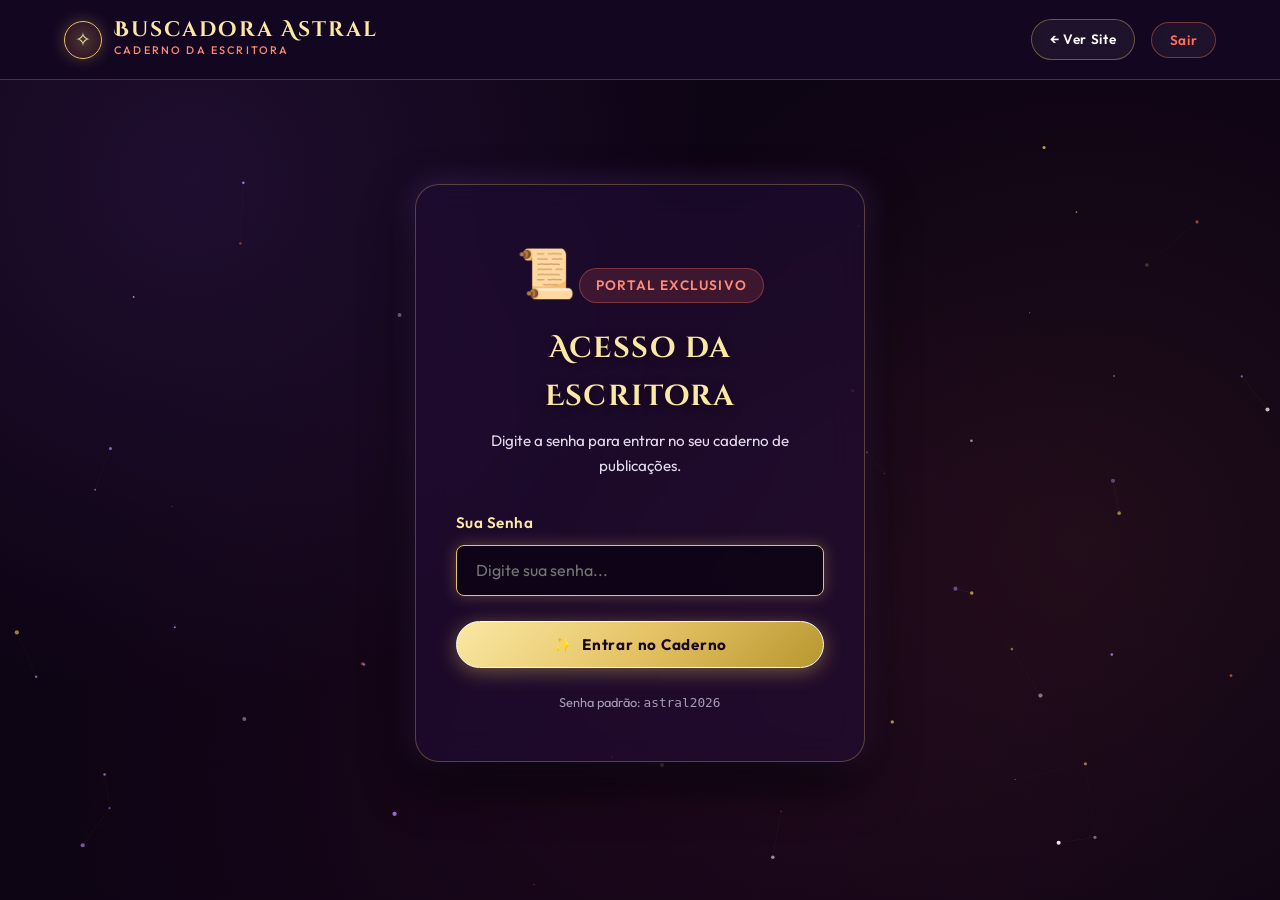
==== commit 0d50d1ff: "feat: adicionar fotos nos saberes, secao youtube, relatos de clientes e vitrine de ebook na eduzz" ====
--- a/admin.html
+++ b/admin.html
@@ -85,10 +85,12 @@
             <div class="form-group">
               <label for="post-category">2. Onde este texto deve aparecer?</label>
               <select id="post-category" class="form-control" required style="background: rgba(13,4,20,0.95); color: #fff;">
-                <option value="ceu-do-dia">🌟 Céu do Dia (Astrologia & Fases da Lua)</option>
-                <option value="cartas">🃏 Aprenda Cartas (Significados do Tarô e Baralho Cigano)</option>
-                <option value="sonhos">🌙 Significado dos Sonhos (Interpretações Oníricas)</option>
-                <option value="cronicas">📜 Crônicas & Histórias Místicas</option>
+                <option value="cartomancia">🃏 Cartomancia (Baralho Cigano & Leituras)</option>
+                <option value="tarot">🔮 Tarô (Arcanos & Autoconhecimento)</option>
+                <option value="astrologia">🌟 Astrologia (Céu do Dia, Fases da Lua & Trânsitos)</option>
+                <option value="numerologia">🔢 Numerologia (Frequências, Números & Cores de Poder)</option>
+                <option value="terapia-holistica">🌿 Terapia Holística (Chakras, Equilíbrio & Cura Sutil)</option>
+                <option value="espiritualidade">🕯️ Espiritualidade (Conexão, Rituais & Saberes Sagrados)</option>
               </select>
             </div>
 
--- a/css/style.css
+++ b/css/style.css
@@ -283,6 +283,132 @@
 
 .nav-link:hover::after {
   width: 100%;
+}
+
+/* Destaque do Oráculo do Dia na Navbar */
+.nav-link.nav-highlight {
+  color: var(--gold-light);
+  background: rgba(229, 195, 101, 0.12);
+  border: 1px solid rgba(229, 195, 101, 0.35);
+  padding: 0.35rem 0.95rem;
+  border-radius: var(--radius-full);
+  display: inline-flex;
+  align-items: center;
+  gap: 0.35rem;
+  box-shadow: 0 0 12px rgba(229, 195, 101, 0.15);
+}
+
+.nav-link.nav-highlight:hover {
+  background: rgba(229, 195, 101, 0.25);
+  border-color: var(--gold-primary);
+  box-shadow: 0 0 20px rgba(229, 195, 101, 0.35);
+  transform: translateY(-1px);
+}
+
+.nav-link.nav-highlight::after {
+  display: none;
+}
+
+/* Menu Dropdown de Saberes & Terapias */
+.nav-item-dropdown {
+  position: relative;
+  list-style: none;
+}
+
+.dropdown-toggle {
+  display: inline-flex;
+  align-items: center;
+  gap: 0.4rem;
+  cursor: pointer;
+}
+
+.dropdown-arrow {
+  font-size: 0.75rem;
+  color: var(--gold-primary);
+  transition: transform var(--transition-fast);
+}
+
+.nav-item-dropdown:hover .dropdown-arrow {
+  transform: rotate(180deg);
+}
+
+.dropdown-menu {
+  position: absolute;
+  top: calc(100% + 0.8rem);
+  left: 50%;
+  transform: translateX(-50%) translateY(10px);
+  background: rgba(18, 5, 28, 0.96);
+  border: 1px solid rgba(229, 195, 101, 0.35);
+  box-shadow: 0 18px 40px rgba(0, 0, 0, 0.7), 0 0 25px rgba(168, 85, 247, 0.2);
+  backdrop-filter: blur(16px);
+  -webkit-backdrop-filter: blur(16px);
+  border-radius: var(--radius-md);
+  padding: 0.6rem 0;
+  min-width: 220px;
+  list-style: none;
+  opacity: 0;
+  visibility: hidden;
+  pointer-events: none;
+  transition: all 0.25s cubic-bezier(0.4, 0, 0.2, 1);
+  z-index: 1001;
+}
+
+.dropdown-menu::before {
+  content: '';
+  position: absolute;
+  top: -6px;
+  left: 50%;
+  transform: translateX(-50%) rotate(45deg);
+  width: 10px;
+  height: 10px;
+  background: rgba(18, 5, 28, 0.96);
+  border-left: 1px solid rgba(229, 195, 101, 0.35);
+  border-top: 1px solid rgba(229, 195, 101, 0.35);
+}
+
+.nav-item-dropdown:hover .dropdown-menu,
+.nav-item-dropdown:focus-within .dropdown-menu {
+  opacity: 1;
+  visibility: visible;
+  pointer-events: auto;
+  transform: translateX(-50%) translateY(0);
+}
+
+.dropdown-menu li {
+  width: 100%;
+}
+
+.dropdown-menu li a {
+  display: flex;
+  align-items: center;
+  gap: 0.7rem;
+  padding: 0.65rem 1.25rem;
+  color: var(--white-muted);
+  text-decoration: none;
+  font-size: 0.9rem;
+  font-weight: 500;
+  transition: var(--transition-smooth);
+}
+
+.dropdown-menu li a:hover {
+  background: rgba(229, 195, 101, 0.12);
+  color: var(--gold-light);
+  padding-left: 1.5rem;
+}
+
+.dropdown-menu li a.drop-featured {
+  color: #7ef5bd;
+}
+
+.dropdown-menu li a.drop-featured:hover {
+  background: rgba(46, 213, 115, 0.15);
+  color: #a8ffd5;
+}
+
+.drop-icon {
+  font-size: 1.05rem;
+  width: 20px;
+  text-align: center;
 }
 
 .header-actions {
@@ -963,7 +1089,261 @@
 }
 
 /* ============================================================
-   DIÁRIO ASTRAL & CRÔNICAS (BLOG)
+   BIBLIOTECA ASTRAL / E-BOOKS & INFOPRODUTOS
+   ============================================================ */
+.ebooks-section {
+  padding: 100px 0;
+  position: relative;
+  background: radial-gradient(circle at 20% 30%, rgba(168, 85, 247, 0.1) 0%, transparent 50%),
+              radial-gradient(circle at 80% 70%, rgba(229, 195, 101, 0.08) 0%, transparent 55%);
+}
+
+.ebook-showcase {
+  display: grid;
+  grid-template-columns: 0.95fr 1.35fr;
+  gap: 4rem;
+  align-items: center;
+  background: linear-gradient(135deg, rgba(28, 9, 41, 0.9) 0%, rgba(14, 3, 22, 0.97) 100%);
+  border: 1px solid rgba(229, 195, 101, 0.35);
+  border-radius: var(--radius-lg);
+  padding: 3.5rem;
+  box-shadow: 0 25px 60px rgba(0, 0, 0, 0.7), 0 0 35px rgba(168, 85, 247, 0.15);
+  position: relative;
+  overflow: hidden;
+}
+
+.ebook-showcase::before {
+  content: '';
+  position: absolute;
+  top: 0;
+  left: 0;
+  width: 100%;
+  height: 3px;
+  background: linear-gradient(90deg, var(--violet-primary), var(--gold-primary), var(--coral-accent));
+}
+
+.ebook-visual-col {
+  display: flex;
+  justify-content: center;
+  align-items: center;
+  position: relative;
+}
+
+.ebook-frame {
+  position: relative;
+  max-width: 360px;
+  width: 100%;
+  border-radius: var(--radius-md);
+  overflow: hidden;
+  box-shadow: 0 20px 45px rgba(0, 0, 0, 0.85), 0 0 25px rgba(229, 195, 101, 0.3);
+  border: 2px solid rgba(229, 195, 101, 0.4);
+  transition: transform var(--transition-smooth), box-shadow var(--transition-smooth);
+}
+
+.ebook-frame:hover {
+  transform: translateY(-8px) scale(1.02);
+  box-shadow: 0 30px 60px rgba(0, 0, 0, 0.9), 0 0 40px rgba(229, 195, 101, 0.5);
+}
+
+.ebook-cover-img {
+  width: 100%;
+  height: auto;
+  display: block;
+  object-fit: cover;
+}
+
+.ebook-badge-tag {
+  position: absolute;
+  bottom: 1rem;
+  left: 50%;
+  transform: translateX(-50%);
+  background: rgba(13, 4, 20, 0.9);
+  color: var(--gold-light);
+  border: 1px solid var(--gold-primary);
+  padding: 0.35rem 1rem;
+  border-radius: var(--radius-full);
+  font-size: 0.78rem;
+  font-weight: 700;
+  letter-spacing: 0.08em;
+  text-transform: uppercase;
+  white-space: nowrap;
+  backdrop-filter: blur(8px);
+  -webkit-backdrop-filter: blur(8px);
+  box-shadow: 0 4px 15px rgba(0, 0, 0, 0.6);
+}
+
+.ebook-info-col {
+  display: flex;
+  flex-direction: column;
+}
+
+.ebook-badge-stars {
+  color: var(--gold-primary);
+  font-size: 1.05rem;
+  margin-bottom: 0.8rem;
+}
+
+.ebook-badge-stars span {
+  color: var(--coral-light);
+  font-size: 0.85rem;
+  font-family: var(--font-sans);
+  margin-left: 0.5rem;
+  font-weight: 600;
+}
+
+.ebook-main-title {
+  font-size: 2.2rem;
+  line-height: 1.25;
+  margin-bottom: 1rem;
+  color: var(--white-pure);
+}
+
+.ebook-lead {
+  color: var(--white-muted);
+  font-size: 1.05rem;
+  line-height: 1.7;
+  margin-bottom: 1.8rem;
+}
+
+.ebook-highlights h4 {
+  font-size: 1.15rem;
+  color: var(--gold-light);
+  margin-bottom: 1rem;
+}
+
+.ebook-checklist {
+  list-style: none;
+  display: flex;
+  flex-direction: column;
+  gap: 0.85rem;
+  margin-bottom: 2rem;
+}
+
+.ebook-checklist li {
+  display: flex;
+  align-items: flex-start;
+  gap: 0.75rem;
+  font-size: 0.95rem;
+  color: var(--white-muted);
+  line-height: 1.55;
+}
+
+.check-icon {
+  color: var(--gold-primary);
+  font-size: 1.1rem;
+  flex-shrink: 0;
+  margin-top: 0.1rem;
+}
+
+.ebook-checklist strong {
+  color: var(--gold-light);
+}
+
+/* Box de Preço e Acesso Eduzz */
+.ebook-pricing-box {
+  background: rgba(13, 4, 20, 0.75);
+  border: 1px solid rgba(229, 195, 101, 0.35);
+  border-radius: var(--radius-md);
+  padding: 1.8rem 2.2rem;
+  box-shadow: 0 10px 30px rgba(0, 0, 0, 0.5);
+}
+
+.pricing-header {
+  display: flex;
+  align-items: center;
+  justify-content: space-between;
+  flex-wrap: wrap;
+  gap: 1.5rem;
+  margin-bottom: 1.5rem;
+  padding-bottom: 1.2rem;
+  border-bottom: 1px dashed rgba(229, 195, 101, 0.25);
+}
+
+.price-wrapper {
+  display: flex;
+  flex-direction: column;
+}
+
+.old-price {
+  font-size: 0.9rem;
+  color: var(--text-muted);
+  text-decoration: line-through;
+}
+
+.current-price {
+  display: flex;
+  align-items: baseline;
+  color: var(--gold-light);
+  line-height: 1;
+}
+
+.current-price .currency {
+  font-size: 1.25rem;
+  font-weight: 700;
+  margin-right: 0.2rem;
+}
+
+.current-price .amount {
+  font-size: 3rem;
+  font-weight: 800;
+  font-family: var(--font-serif-title);
+  color: var(--gold-primary);
+  text-shadow: 0 0 15px rgba(229, 195, 101, 0.3);
+}
+
+.current-price .cents {
+  font-size: 1.5rem;
+  font-weight: 700;
+}
+
+.price-sub {
+  font-size: 0.78rem;
+  color: var(--coral-light);
+  text-transform: uppercase;
+  letter-spacing: 0.05em;
+  margin-top: 0.3rem;
+}
+
+.security-badges {
+  display: flex;
+  flex-direction: column;
+  gap: 0.4rem;
+  font-size: 0.85rem;
+  color: var(--white-muted);
+}
+
+.security-badges span {
+  display: flex;
+  align-items: center;
+  gap: 0.4rem;
+}
+
+.pricing-actions {
+  display: flex;
+  align-items: center;
+  gap: 1.2rem;
+  flex-wrap: wrap;
+}
+
+.btn-eduzz {
+  background: linear-gradient(135deg, #10b981 0%, #047857 100%);
+  color: #fff;
+  border: 1px solid rgba(255, 255, 255, 0.2);
+  box-shadow: 0 6px 20px rgba(16, 185, 129, 0.35);
+  font-weight: 700;
+  font-size: 1rem;
+  padding: 0.9rem 1.8rem;
+}
+
+.btn-eduzz:hover {
+  background: linear-gradient(135deg, #34d399 0%, #059669 100%);
+  box-shadow: 0 10px 25px rgba(16, 185, 129, 0.55);
+  transform: translateY(-2px);
+  color: #fff;
+}
+
+/* ============================================================
+   SABERES, ORÁCULOS & TERAPIAS (BLOG)
    ============================================================ */
 .blog-section {
   padding: 100px 0;
@@ -1062,10 +1442,50 @@
   box-shadow: 0 15px 35px rgba(0, 0, 0, 0.5), 0 0 20px var(--violet-glow);
 }
 
+.blog-card-media {
+  position: relative;
+  width: 100%;
+  height: 200px;
+  overflow: hidden;
+  border-bottom: 1px solid rgba(229, 195, 101, 0.2);
+}
+
+.blog-card-img {
+  width: 100%;
+  height: 100%;
+  object-fit: cover;
+  transition: transform 0.6s cubic-bezier(0.2, 0.8, 0.2, 1);
+  display: block;
+}
+
+.blog-card:hover .blog-card-img {
+  transform: scale(1.08);
+}
+
+.blog-card-media-overlay {
+  position: absolute;
+  top: 0;
+  left: 0;
+  width: 100%;
+  height: 100%;
+  background: linear-gradient(180deg, rgba(13, 4, 20, 0.1) 0%, rgba(13, 4, 20, 0.8) 100%);
+  pointer-events: none;
+}
+
+.blog-card-media .blog-tag {
+  position: absolute;
+  bottom: 0.9rem;
+  left: 1.1rem;
+  z-index: 2;
+  backdrop-filter: blur(8px);
+  -webkit-backdrop-filter: blur(8px);
+  box-shadow: 0 4px 12px rgba(0, 0, 0, 0.4);
+}
+
 .blog-card-header {
-  padding: 1.5rem 1.8rem 0;
-  display: flex;
-  justify-content: space-between;
+  padding: 1rem 1.8rem 0;
+  display: flex;
+  justify-content: flex-end;
   align-items: center;
 }
 
@@ -1078,6 +1498,43 @@
   background: rgba(255, 111, 89, 0.12);
   padding: 0.25rem 0.75rem;
   border-radius: var(--radius-full);
+  border: 1px solid transparent;
+}
+
+.blog-tag.tag-cartomancia {
+  background: rgba(255, 111, 89, 0.15);
+  color: var(--coral-light);
+  border-color: rgba(255, 111, 89, 0.35);
+}
+
+.blog-tag.tag-tarot {
+  background: rgba(168, 85, 247, 0.18);
+  color: #d8b4fe;
+  border-color: rgba(168, 85, 247, 0.35);
+}
+
+.blog-tag.tag-astrologia {
+  background: rgba(229, 195, 101, 0.15);
+  color: var(--gold-light);
+  border-color: rgba(229, 195, 101, 0.35);
+}
+
+.blog-tag.tag-numerologia {
+  background: rgba(56, 189, 248, 0.15);
+  color: #7dd3fc;
+  border-color: rgba(56, 189, 248, 0.35);
+}
+
+.blog-tag.tag-terapia-holistica {
+  background: rgba(46, 213, 115, 0.15);
+  color: #7ef5bd;
+  border-color: rgba(46, 213, 115, 0.35);
+}
+
+.blog-tag.tag-espiritualidade {
+  background: rgba(244, 114, 182, 0.15);
+  color: #f472b6;
+  border-color: rgba(244, 114, 182, 0.35);
 }
 
 .blog-date {
@@ -1235,6 +1692,141 @@
 }
 
 /* ============================================================
+   SEÇÃO DO CANAL DO YOUTUBE
+   ============================================================ */
+.youtube-section {
+  padding: 90px 0;
+  position: relative;
+  background: radial-gradient(circle at 80% 40%, rgba(255, 0, 0, 0.07) 0%, transparent 60%),
+              radial-gradient(circle at 20% 60%, rgba(168, 85, 247, 0.08) 0%, transparent 60%);
+}
+
+.youtube-wrapper {
+  display: grid;
+  grid-template-columns: 1.15fr 1fr;
+  gap: 3.5rem;
+  align-items: center;
+  background: linear-gradient(135deg, rgba(28, 9, 41, 0.9) 0%, rgba(15, 3, 23, 0.96) 100%);
+  border: 1px solid rgba(229, 195, 101, 0.35);
+  border-radius: var(--radius-lg);
+  padding: 3.5rem;
+  box-shadow: 0 20px 50px rgba(0, 0, 0, 0.7), 0 0 30px rgba(229, 195, 101, 0.15);
+  position: relative;
+  overflow: hidden;
+}
+
+.youtube-wrapper::before {
+  content: '';
+  position: absolute;
+  top: 0;
+  left: 0;
+  width: 100%;
+  height: 3px;
+  background: linear-gradient(90deg, #ff0000, #ff6f59, #e5c365);
+}
+
+.youtube-badge {
+  display: inline-flex;
+  align-items: center;
+  gap: 0.5rem;
+  background: rgba(255, 0, 0, 0.15);
+  border: 1px solid rgba(255, 0, 0, 0.4);
+  color: #ff6b6b;
+  padding: 0.35rem 1rem;
+  border-radius: var(--radius-full);
+  font-size: 0.85rem;
+  font-weight: 700;
+  letter-spacing: 0.08em;
+  text-transform: uppercase;
+  margin-bottom: 1.2rem;
+}
+
+.yt-play-icon {
+  color: #ff0000;
+  font-size: 0.9rem;
+}
+
+.youtube-actions {
+  display: flex;
+  align-items: center;
+  gap: 1.2rem;
+  flex-wrap: wrap;
+}
+
+.btn-youtube {
+  background: linear-gradient(135deg, #ff0000 0%, #cc0000 100%);
+  color: #ffffff;
+  border: 1px solid rgba(255, 255, 255, 0.2);
+  box-shadow: 0 6px 20px rgba(255, 0, 0, 0.35);
+  font-weight: 600;
+}
+
+.btn-youtube:hover {
+  background: linear-gradient(135deg, #ff2a2a 0%, #e60000 100%);
+  box-shadow: 0 10px 25px rgba(255, 0, 0, 0.5);
+  transform: translateY(-2px);
+  color: #fff;
+}
+
+.youtube-player-frame {
+  position: relative;
+  border-radius: var(--radius-md);
+  overflow: hidden;
+  box-shadow: 0 15px 35px rgba(0, 0, 0, 0.7);
+  border: 1px solid rgba(229, 195, 101, 0.35);
+  background: #000;
+}
+
+.video-container {
+  position: relative;
+  padding-bottom: 60%;
+  height: 0;
+  overflow: hidden;
+}
+
+.video-placeholder-card {
+  position: absolute;
+  top: 0;
+  left: 0;
+  width: 100%;
+  height: 100%;
+  display: flex;
+  flex-direction: column;
+  align-items: center;
+  justify-content: center;
+  background: radial-gradient(circle, rgba(48, 10, 36, 0.92) 0%, rgba(10, 2, 16, 0.98) 100%);
+  color: #fff;
+  text-decoration: none;
+  padding: 2rem;
+  text-align: center;
+  transition: var(--transition-smooth);
+}
+
+.video-placeholder-card:hover {
+  background: radial-gradient(circle, rgba(65, 12, 49, 0.95) 0%, rgba(15, 3, 23, 1) 100%);
+}
+
+.video-play-btn-large {
+  width: 74px;
+  height: 74px;
+  border-radius: 50%;
+  background: linear-gradient(135deg, #ff0000 0%, #b30000 100%);
+  display: flex;
+  align-items: center;
+  justify-content: center;
+  color: #fff;
+  font-size: 2rem;
+  box-shadow: 0 0 25px rgba(255, 0, 0, 0.6), 0 0 15px rgba(229, 195, 101, 0.4);
+  margin-bottom: 1.2rem;
+  transition: transform var(--transition-smooth), box-shadow var(--transition-smooth);
+}
+
+.video-placeholder-card:hover .video-play-btn-large {
+  transform: scale(1.15);
+  box-shadow: 0 0 35px rgba(255, 0, 0, 0.8), 0 0 25px rgba(229, 195, 101, 0.6);
+}
+
+/* ============================================================
    DEPOIMENTOS & RELATOS
    ============================================================ */
 .testimonials-section {
@@ -1245,7 +1837,7 @@
 
 .testimonials-grid {
   display: grid;
-  grid-template-columns: repeat(auto-fit, minmax(300px, 1fr));
+  grid-template-columns: repeat(auto-fit, minmax(320px, 1fr));
   gap: 2rem;
 }
 
@@ -1257,6 +1849,21 @@
   backdrop-filter: blur(10px);
   -webkit-backdrop-filter: blur(10px);
   position: relative;
+  display: flex;
+  flex-direction: column;
+}
+
+.testimonial-badge-service {
+  display: inline-block;
+  width: fit-content;
+  font-size: 0.78rem;
+  font-weight: 600;
+  color: var(--gold-light);
+  background: rgba(229, 195, 101, 0.12);
+  border: 1px solid rgba(229, 195, 101, 0.3);
+  padding: 0.25rem 0.75rem;
+  border-radius: var(--radius-full);
+  margin-bottom: 0.9rem;
 }
 
 .testimonial-stars {
@@ -1272,6 +1879,7 @@
   color: var(--white-muted);
   line-height: 1.7;
   margin-bottom: 1.5rem;
+  flex-grow: 1;
 }
 
 .testimonial-author {
@@ -1291,6 +1899,7 @@
   justify-content: center;
   font-weight: 700;
   color: #fff;
+  box-shadow: 0 0 10px rgba(229, 195, 101, 0.2);
 }
 
 .author-info h4 {
@@ -1302,6 +1911,46 @@
 .author-info span {
   font-size: 0.8rem;
   color: var(--text-muted);
+}
+
+/* Banner para envio de novos relatos */
+.send-testimonial-banner {
+  margin-top: 3.5rem;
+  background: linear-gradient(135deg, rgba(38, 12, 54, 0.85) 0%, rgba(18, 4, 28, 0.95) 100%);
+  border: 1px solid rgba(229, 195, 101, 0.3);
+  border-radius: var(--radius-lg);
+  padding: 2.5rem 3rem;
+  display: flex;
+  align-items: center;
+  justify-content: space-between;
+  gap: 2rem;
+  box-shadow: 0 15px 35px rgba(0, 0, 0, 0.5), 0 0 25px rgba(229, 195, 101, 0.1);
+}
+
+.send-testimonial-banner .banner-icon {
+  font-size: 2.8rem;
+  background: rgba(229, 195, 101, 0.12);
+  border: 1px solid rgba(229, 195, 101, 0.35);
+  width: 68px;
+  height: 68px;
+  border-radius: 50%;
+  display: flex;
+  align-items: center;
+  justify-content: center;
+  flex-shrink: 0;
+}
+
+.send-testimonial-banner .banner-text h3 {
+  font-size: 1.35rem;
+  color: var(--gold-light);
+  margin-bottom: 0.35rem;
+}
+
+.send-testimonial-banner .banner-text p {
+  color: var(--white-muted);
+  font-size: 0.95rem;
+  line-height: 1.6;
+  max-width: 650px;
 }
 
 /* ============================================================
@@ -1420,9 +2069,31 @@
    ============================================================ */
 @media (max-width: 992px) {
   .hero-grid,
-  .about-grid {
+  .about-grid,
+  .ebook-showcase {
     grid-template-columns: 1fr;
     gap: 3rem;
+  }
+
+  .ebook-showcase {
+    padding: 2.5rem;
+  }
+
+  .youtube-wrapper {
+    grid-template-columns: 1fr;
+    gap: 2.5rem;
+    padding: 2.5rem;
+  }
+
+  .send-testimonial-banner {
+    flex-direction: column;
+    text-align: center;
+    padding: 2rem;
+    gap: 1.5rem;
+  }
+
+  .send-testimonial-banner .banner-text p {
+    margin: 0 auto;
   }
 
   .hero-content h1 {
@@ -1451,9 +2122,38 @@
     left: 0;
     width: 100%;
     background: rgba(13, 4, 20, 0.98);
-    padding: 2rem;
-    gap: 1.5rem;
+    padding: 1.8rem 2rem;
+    gap: 1.2rem;
     border-bottom: 1px solid var(--gold-primary);
+    max-height: 85vh;
+    overflow-y: auto;
+  }
+
+  .nav-item-dropdown {
+    width: 100%;
+  }
+
+  .nav-item-dropdown .dropdown-menu {
+    position: static;
+    transform: none !important;
+    opacity: 1;
+    visibility: visible;
+    pointer-events: auto;
+    background: rgba(26, 8, 38, 0.95);
+    border: 1px solid rgba(229, 195, 101, 0.25);
+    box-shadow: none;
+    margin-top: 0.6rem;
+    padding: 0.4rem 0;
+    border-radius: var(--radius-sm);
+  }
+
+  .nav-item-dropdown .dropdown-menu::before {
+    display: none;
+  }
+
+  .nav-item-dropdown .dropdown-menu li a {
+    padding: 0.5rem 1rem;
+    font-size: 0.88rem;
   }
 
   .hero-content h1 {
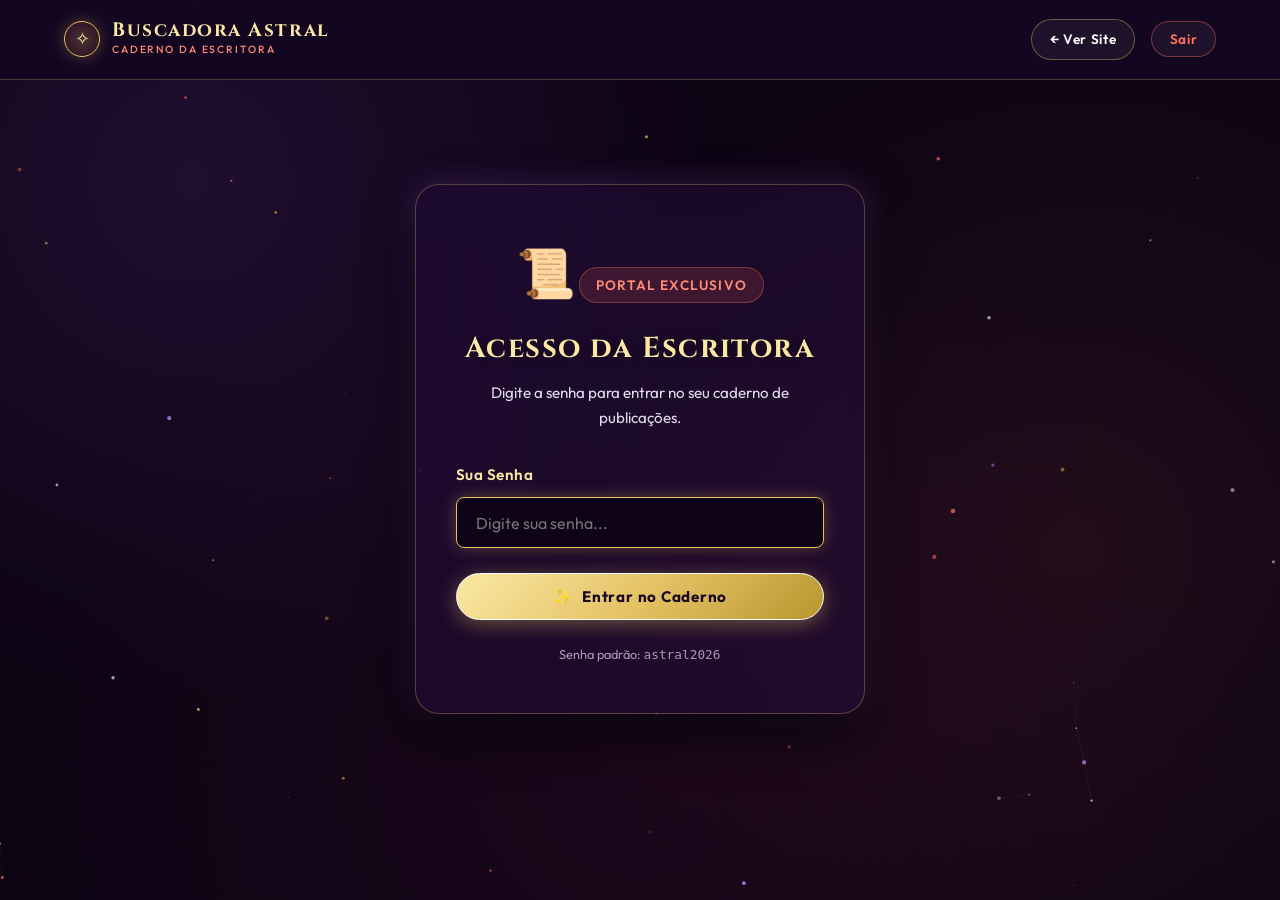
==== commit f604bbbd: "feat: atualiza lua no signo, whatsapp business, remove cores sagradas e melhora legibilidade da font" ====
--- a/admin.html
+++ b/admin.html
@@ -8,7 +8,7 @@
   <!-- Google Fonts -->
   <link rel="preconnect" href="https://fonts.googleapis.com">
   <link rel="preconnect" href="https://fonts.gstatic.com" crossorigin>
-  <link href="https://fonts.googleapis.com/css2?family=Cinzel+Decorative:wght@700&family=Cinzel:wght@600;700&family=Cormorant+Garamond:ital,wght@0,400;0,600;1,400;1,600&family=Outfit:wght@300;400;500;600;700&display=swap" rel="stylesheet">
+  <link href="https://fonts.googleapis.com/css2?family=Cinzel:wght@500;600;700;800&family=Marcellus&family=Cormorant+Garamond:ital,wght@0,400;0,600;1,400;1,600&family=Outfit:wght@300;400;500;600;700&display=swap" rel="stylesheet">
   
   <link rel="stylesheet" href="css/style.css">
   <link rel="stylesheet" href="css/animations.css">
--- a/css/style.css
+++ b/css/style.css
@@ -39,7 +39,7 @@
   --parchment-shadow: 0 15px 35px rgba(0, 0, 0, 0.4), 0 0 25px rgba(229, 195, 101, 0.15);
 
   /* Fontes */
-  --font-serif-title: 'Cinzel Decorative', 'Cinzel', serif;
+  --font-serif-title: 'Cinzel', 'Marcellus', serif;
   --font-serif-sub: 'Cormorant Garamond', serif;
   --font-sans: 'Outfit', 'Plus Jakarta Sans', sans-serif;
 
@@ -177,25 +177,34 @@
   top: 0;
   left: 0;
   width: 100%;
-  padding: 1.2rem 0;
+  padding: 0.85rem 0;
   z-index: 1000;
-  transition: var(--transition-smooth);
-  backdrop-filter: blur(12px);
-  -webkit-backdrop-filter: blur(12px);
-  border-bottom: 1px solid rgba(229, 195, 101, 0.1);
+  transition: all 0.3s ease;
+  backdrop-filter: blur(14px);
+  -webkit-backdrop-filter: blur(14px);
+  background: rgba(13, 4, 20, 0.9);
+  border-bottom: 1px solid rgba(229, 195, 101, 0.2);
 }
 
 .site-header.scrolled {
-  padding: 0.8rem 0;
-  background: rgba(13, 4, 20, 0.88);
-  border-bottom: 1px solid rgba(229, 195, 101, 0.25);
-  box-shadow: 0 10px 30px rgba(0, 0, 0, 0.5);
+  padding: 0.65rem 0;
+  background: rgba(10, 2, 16, 0.96);
+  border-bottom: 1px solid rgba(229, 195, 101, 0.35);
+  box-shadow: 0 10px 30px rgba(0, 0, 0, 0.6);
+}
+
+/* Container fluído da Navbar */
+.nav-container {
+  width: 95%;
+  max-width: 1420px;
+  margin: 0 auto;
 }
 
 .nav-wrapper {
   display: flex;
   align-items: center;
   justify-content: space-between;
+  gap: 1.5rem;
 }
 
 .logo {
@@ -203,11 +212,12 @@
   align-items: center;
   gap: 0.75rem;
   text-decoration: none;
+  flex-shrink: 0;
 }
 
 .logo-icon {
-  width: 38px;
-  height: 38px;
+  width: 36px;
+  height: 36px;
   border-radius: 50%;
   background: radial-gradient(circle, rgba(229, 195, 101, 0.25) 0%, rgba(48, 10, 36, 0.8) 100%);
   border: 1px solid var(--gold-primary);
@@ -215,7 +225,7 @@
   align-items: center;
   justify-content: center;
   color: var(--gold-light);
-  font-size: 1.2rem;
+  font-size: 1.15rem;
   box-shadow: 0 0 15px var(--gold-glow);
   transition: var(--transition-smooth);
 }
@@ -232,36 +242,43 @@
 
 .logo-title {
   font-family: var(--font-serif-title);
-  font-size: 1.3rem;
+  font-size: 1.2rem;
   font-weight: 700;
   color: var(--gold-light);
-  letter-spacing: 0.1em;
+  letter-spacing: 0.08em;
   line-height: 1.1;
+  white-space: nowrap;
 }
 
 .logo-subtitle {
-  font-size: 0.68rem;
+  font-size: 0.65rem;
   color: var(--coral-light);
-  letter-spacing: 0.2em;
+  letter-spacing: 0.18em;
   text-transform: uppercase;
   font-weight: 500;
+  white-space: nowrap;
 }
 
 .nav-links {
   display: flex;
   align-items: center;
-  gap: 2rem;
+  gap: clamp(0.6rem, 1.15vw, 1.4rem);
   list-style: none;
+  margin: 0;
+  padding: 0;
 }
 
 .nav-link {
-  color: var(--white-muted);
+  color: rgba(255, 255, 255, 0.82);
   text-decoration: none;
-  font-size: 0.95rem;
+  font-size: 0.88rem;
   font-weight: 500;
-  letter-spacing: 0.05em;
+  letter-spacing: 0.03em;
   transition: var(--transition-smooth);
   position: relative;
+  white-space: nowrap !important;
+  display: inline-flex;
+  align-items: center;
 }
 
 .nav-link::after {
@@ -285,28 +302,65 @@
   width: 100%;
 }
 
-/* Destaque do Oráculo do Dia na Navbar */
+/* Destaque do Oráculo na Navbar (Horizontal, Fina e Elegante) */
 .nav-link.nav-highlight {
   color: var(--gold-light);
-  background: rgba(229, 195, 101, 0.12);
+  background: rgba(229, 195, 101, 0.1);
   border: 1px solid rgba(229, 195, 101, 0.35);
-  padding: 0.35rem 0.95rem;
+  padding: 0.32rem 0.85rem;
   border-radius: var(--radius-full);
   display: inline-flex;
   align-items: center;
   gap: 0.35rem;
-  box-shadow: 0 0 12px rgba(229, 195, 101, 0.15);
+  font-size: 0.84rem;
+  white-space: nowrap !important;
+  box-shadow: 0 0 10px rgba(229, 195, 101, 0.12);
+  line-height: 1.2;
 }
 
 .nav-link.nav-highlight:hover {
-  background: rgba(229, 195, 101, 0.25);
+  background: rgba(229, 195, 101, 0.22);
   border-color: var(--gold-primary);
-  box-shadow: 0 0 20px rgba(229, 195, 101, 0.35);
+  box-shadow: 0 0 18px rgba(229, 195, 101, 0.35);
   transform: translateY(-1px);
+  color: #fff;
 }
 
 .nav-link.nav-highlight::after {
   display: none;
+}
+
+.header-actions {
+  display: flex;
+  align-items: center;
+  gap: 1rem;
+  flex-shrink: 0;
+}
+
+/* Botão Agendar Consulta na Navbar */
+.btn-header-cta {
+  background: linear-gradient(135deg, #fae8a4 0%, #e5c365 50%, #b88e2c 100%);
+  color: #1a0418 !important;
+  font-weight: 700;
+  font-size: 0.84rem;
+  letter-spacing: 0.04em;
+  padding: 0.55rem 1.25rem;
+  border-radius: var(--radius-full);
+  text-decoration: none;
+  white-space: nowrap !important;
+  box-shadow: 0 4px 18px rgba(229, 195, 101, 0.35);
+  transition: var(--transition-smooth);
+  border: none;
+  display: inline-flex;
+  align-items: center;
+  justify-content: center;
+  line-height: 1;
+}
+
+.btn-header-cta:hover {
+  transform: translateY(-2px) scale(1.02);
+  box-shadow: 0 6px 25px rgba(229, 195, 101, 0.6);
+  background: linear-gradient(135deg, #fff2be 0%, #f1d37e 50%, #c99e35 100%);
 }
 
 /* Menu Dropdown de Saberes & Terapias */
@@ -566,13 +620,13 @@
 
 /* Widget do Céu de Hoje & Fase Lunar */
 .celestial-widget {
-  background: var(--card-bg-glass);
-  border: 1px solid rgba(229, 195, 101, 0.3);
+  background: linear-gradient(145deg, rgba(38, 16, 62, 0.82) 0%, rgba(18, 7, 34, 0.92) 100%);
+  border: 1px solid rgba(229, 195, 101, 0.35);
   border-radius: var(--radius-lg);
   padding: 2.2rem;
-  backdrop-filter: blur(16px);
-  -webkit-backdrop-filter: blur(16px);
-  box-shadow: 0 20px 40px rgba(0, 0, 0, 0.6), 0 0 20px rgba(168, 85, 247, 0.15);
+  backdrop-filter: blur(20px);
+  -webkit-backdrop-filter: blur(20px);
+  box-shadow: 0 20px 45px rgba(0, 0, 0, 0.65), 0 0 30px rgba(168, 85, 247, 0.16), inset 0 1px 0 rgba(255, 255, 255, 0.12);
   position: relative;
   overflow: hidden;
 }
@@ -584,7 +638,7 @@
   left: -50%;
   width: 200%;
   height: 200%;
-  background: radial-gradient(circle, rgba(229, 195, 101, 0.08) 0%, transparent 60%);
+  background: radial-gradient(circle, rgba(229, 195, 101, 0.09) 0%, transparent 60%);
   pointer-events: none;
   animation: rotateGlow 25s linear infinite;
 }
@@ -593,19 +647,44 @@
   display: flex;
   justify-content: space-between;
   align-items: center;
-  margin-bottom: 1.5rem;
-  border-bottom: 1px solid rgba(229, 195, 101, 0.15);
-  padding-bottom: 1rem;
+  flex-wrap: wrap;
+  gap: 0.75rem;
+  margin-bottom: 1.4rem;
+  border-bottom: 1px solid rgba(229, 195, 101, 0.18);
+  padding-bottom: 0.9rem;
+}
+
+.widget-header-left {
+  display: flex;
+  align-items: center;
+  gap: 0.65rem;
+  flex-wrap: wrap;
 }
 
 .widget-title {
   font-family: var(--font-serif-title);
-  font-size: 1.1rem;
+  font-size: 1.15rem;
   color: var(--gold-light);
+  letter-spacing: 0.02em;
+}
+
+.widget-sign-badge {
+  display: inline-flex;
+  align-items: center;
+  gap: 0.3rem;
+  background: linear-gradient(135deg, rgba(168, 85, 247, 0.28), rgba(255, 111, 89, 0.2));
+  border: 1px solid rgba(168, 85, 247, 0.45);
+  color: #f3e8ff;
+  padding: 0.22rem 0.75rem;
+  border-radius: 999px;
+  font-size: 0.78rem;
+  font-weight: 600;
+  letter-spacing: 0.02em;
+  box-shadow: 0 2px 10px rgba(168, 85, 247, 0.2);
 }
 
 .widget-date {
-  font-size: 0.85rem;
+  font-size: 0.82rem;
   color: var(--coral-light);
   font-weight: 500;
 }
@@ -613,53 +692,82 @@
 .moon-phase-display {
   display: flex;
   align-items: center;
-  gap: 1.5rem;
-  margin-bottom: 1.5rem;
+  gap: 1.4rem;
+  margin-bottom: 1.4rem;
 }
 
 .moon-visual {
-  width: 70px;
-  height: 70px;
+  width: 72px;
+  height: 72px;
   border-radius: 50%;
-  background: radial-gradient(circle at 30% 30%, #fff9e6, #d4be93 60%, #5e4a36 100%);
-  box-shadow: 0 0 25px rgba(254, 241, 184, 0.4), inset -5px -5px 15px rgba(0,0,0,0.6);
+  background: radial-gradient(circle at 30% 30%, #fff9e6, #d4be93 60%, #4a3827 100%);
+  box-shadow: 0 0 25px rgba(254, 241, 184, 0.45), inset -5px -5px 15px rgba(0,0,0,0.6);
   flex-shrink: 0;
   position: relative;
+  transition: all 0.5s ease;
+}
+
+/* Fases da Lua visuais */
+.moon-visual.moon-waning {
+  background: radial-gradient(circle at 75% 40%, #fff9e6 0%, #d4be93 35%, #241432 70%);
+  box-shadow: 0 0 20px rgba(254, 241, 184, 0.35), inset 4px -4px 10px rgba(0,0,0,0.7);
+}
+
+.moon-visual.moon-waxing {
+  background: radial-gradient(circle at 25% 40%, #fff9e6 0%, #d4be93 35%, #241432 70%);
+  box-shadow: 0 0 20px rgba(254, 241, 184, 0.35), inset -4px -4px 10px rgba(0,0,0,0.7);
+}
+
+.moon-visual.moon-full {
+  background: radial-gradient(circle at 45% 45%, #ffffff 0%, #fff6d6 45%, #cca762 100%);
+  box-shadow: 0 0 30px rgba(254, 241, 184, 0.65), 0 0 10px rgba(229, 195, 101, 0.8);
+}
+
+.moon-visual.moon-new {
+  background: radial-gradient(circle at 50% 50%, #2b1240 0%, #150722 80%, #0d0414 100%);
+  border: 1px solid rgba(168, 85, 247, 0.4);
+  box-shadow: 0 0 15px rgba(168, 85, 247, 0.3), inset 0 0 12px rgba(0,0,0,0.8);
 }
 
 .moon-info h4 {
+  font-family: var(--font-serif-title);
   font-size: 1.25rem;
-  margin-bottom: 0.2rem;
-  color: var(--white-pure);
+  margin-bottom: 0.35rem;
+  color: #fff9e6;
+  line-height: 1.25;
 }
 
 .moon-info p {
   font-size: 0.9rem;
-  color: var(--text-muted);
+  color: rgba(255, 255, 255, 0.86);
+  line-height: 1.5;
 }
 
 .daily-energy {
-  background: rgba(13, 4, 20, 0.6);
-  border: 1px dashed rgba(229, 195, 101, 0.25);
+  background: linear-gradient(135deg, rgba(15, 6, 26, 0.75), rgba(32, 12, 50, 0.6));
+  border: 1px solid rgba(229, 195, 101, 0.25);
+  border-left: 3px solid var(--gold-primary);
   border-radius: var(--radius-sm);
-  padding: 1rem;
+  padding: 1rem 1.2rem;
+  box-shadow: 0 4px 15px rgba(0, 0, 0, 0.3);
 }
 
 .daily-energy h5 {
-  font-size: 0.85rem;
-  color: var(--gold-primary);
+  font-size: 0.82rem;
+  color: var(--gold-light);
   text-transform: uppercase;
-  letter-spacing: 0.1em;
-  margin-bottom: 0.4rem;
+  letter-spacing: 0.08em;
+  margin-bottom: 0.35rem;
   display: flex;
   align-items: center;
   gap: 0.4rem;
 }
 
 .daily-energy p {
-  font-size: 0.9rem;
-  color: var(--white-muted);
+  font-size: 0.88rem;
+  color: #ede9fe;
   font-style: italic;
+  line-height: 1.45;
 }
 
 /* ============================================================
@@ -950,8 +1058,8 @@
 }
 
 .tarot-card {
-  width: 130px;
-  height: 210px;
+  width: 140px;
+  height: 235px;
   position: relative;
   transform-style: preserve-3d;
   transition: transform 0.8s cubic-bezier(0.175, 0.885, 0.32, 1.275), box-shadow 0.3s ease;
@@ -960,7 +1068,7 @@
 }
 
 .tarot-card:hover:not(.revealed) {
-  transform: translateY(-15px) scale(1.05);
+  transform: translateY(-12px) scale(1.04);
 }
 
 .tarot-card-face {
@@ -973,7 +1081,7 @@
   flex-direction: column;
   align-items: center;
   justify-content: center;
-  padding: 10px;
+  padding: 8px;
   box-shadow: 0 10px 25px rgba(0,0,0,0.6);
 }
 
@@ -991,22 +1099,77 @@
   flex-direction: column;
   align-items: center;
   justify-content: center;
-  gap: 0.5rem;
-}
-
-.card-back-pattern span {
+  gap: 0.45rem;
+  border-radius: 4px;
+}
+
+.card-back-star {
+  font-size: 1.4rem;
+  color: var(--gold-primary);
+}
+
+.card-back-brand {
+  font-size: 0.7rem;
+  letter-spacing: 0.12em;
+  text-transform: uppercase;
+  color: var(--gold-light);
+  font-weight: 600;
+}
+
+.card-back-symbol {
   font-size: 1.8rem;
 }
 
+.card-back-hint {
+  font-size: 0.65rem;
+  color: var(--text-muted);
+}
+
 .card-front {
-  background: var(--parchment-bg);
-  border: 2px solid var(--gold-dark);
-  color: var(--parchment-text);
+  background: #190924;
+  border: 2px solid var(--gold-primary);
+  color: var(--white-pure);
   transform: rotateY(180deg);
+  padding: 6px;
+  display: flex;
+  flex-direction: column;
+  align-items: center;
+  justify-content: space-between;
+  overflow: hidden;
+}
+
+.tarot-card-img {
+  width: 100%;
+  height: 180px;
+  object-fit: cover;
+  border-radius: 4px;
+  border: 1px solid rgba(229, 195, 101, 0.45);
+}
+
+.tarot-card-caption {
+  width: 100%;
+  display: flex;
+  flex-direction: column;
+  align-items: center;
+  margin-top: 4px;
+}
+
+.tarot-card-caption strong {
+  font-family: var(--font-serif-title);
+  font-size: 0.78rem;
+  color: var(--gold-light);
+  line-height: 1.1;
+  text-align: center;
+}
+
+.tarot-card-caption span {
+  font-size: 0.64rem;
+  color: var(--coral-light);
+  letter-spacing: 0.04em;
 }
 
 .tarot-card.revealed {
-  transform: rotateY(180deg) scale(1.1);
+  transform: rotateY(180deg) scale(1.08);
   box-shadow: 0 0 35px var(--gold-glow);
 }
 
@@ -1017,9 +1180,9 @@
   color: var(--parchment-text);
   border-radius: var(--radius-md);
   border: 2px solid var(--parchment-border);
-  padding: 2.5rem;
-  max-width: 650px;
-  margin: 1.5rem auto 0;
+  padding: 2.2rem;
+  max-width: 760px;
+  margin: 1.8rem auto 0;
   box-shadow: var(--parchment-shadow);
   text-align: left;
   position: relative;
@@ -1030,29 +1193,34 @@
   animation: fadeInParchment 0.6s ease forwards;
 }
 
-.oracle-result-header {
-  display: flex;
-  align-items: center;
-  gap: 1.5rem;
-  border-bottom: 1px dashed var(--parchment-border);
-  padding-bottom: 1.2rem;
-  margin-bottom: 1.2rem;
-}
-
-.oracle-card-badge {
-  font-size: 2.5rem;
-  background: rgba(170, 133, 43, 0.15);
-  width: 65px;
-  height: 65px;
-  border-radius: 50%;
-  display: flex;
-  align-items: center;
+.oracle-result-grid {
+  display: grid;
+  grid-template-columns: 180px 1fr;
+  gap: 2rem;
+  align-items: center;
+}
+
+.oracle-result-card-side {
+  display: flex;
   justify-content: center;
-  border: 1px solid var(--gold-dark);
+}
+
+.result-card-img {
+  width: 170px;
+  height: 275px;
+  object-fit: cover;
+  border-radius: var(--radius-sm);
+  border: 2px solid var(--gold-dark);
+  box-shadow: 0 10px 25px rgba(0, 0, 0, 0.35);
+  transition: transform 0.3s ease;
+}
+
+.result-card-img:hover {
+  transform: scale(1.02);
 }
 
 .oracle-card-titles h3 {
-  font-size: 1.6rem;
+  font-size: 1.5rem;
   color: #3b092b;
   margin-bottom: 0.2rem;
 }
@@ -1061,31 +1229,51 @@
   font-family: var(--font-serif-sub);
   font-style: italic;
   color: #7a5c3d;
-  font-size: 1.1rem;
+  font-size: 1.05rem;
+  display: inline-block;
+  margin-bottom: 0.8rem;
 }
 
 .oracle-message {
-  font-size: 1.05rem;
-  line-height: 1.8;
+  font-size: 1.02rem;
+  line-height: 1.75;
   color: var(--parchment-muted);
-  margin-bottom: 1.5rem;
+  margin-bottom: 1.2rem;
 }
 
 .oracle-advice {
   background: rgba(61, 12, 46, 0.06);
   border-left: 3px solid #731a54;
-  padding: 1rem;
+  padding: 0.9rem 1.1rem;
   font-size: 0.95rem;
   color: #2e0922;
-  margin-bottom: 1.5rem;
+  margin-bottom: 1.4rem;
   font-weight: 500;
+  border-radius: 0 6px 6px 0;
 }
 
 .oracle-actions {
   display: flex;
   gap: 1rem;
-  justify-content: flex-end;
   flex-wrap: wrap;
+}
+
+/* Grid de 3 Colunas para a Seção CONSULTA ONLINE */
+@media (min-width: 992px) {
+  .services-three-col {
+    grid-template-columns: repeat(3, 1fr) !important;
+  }
+}
+
+@media (max-width: 680px) {
+  .oracle-result-grid {
+    grid-template-columns: 1fr;
+    text-align: center;
+    gap: 1.2rem;
+  }
+  .oracle-actions {
+    justify-content: center;
+  }
 }
 
 /* ============================================================
@@ -1343,46 +1531,59 @@
 }
 
 /* ============================================================
-   SABERES, ORÁCULOS & TERAPIAS (BLOG)
+   AUTOCONHECIMENTO (BLOG ESTILO PERSONARE)
    ============================================================ */
 .blog-section {
   padding: 100px 0;
   position: relative;
 }
 
+.areas-vida-wrapper {
+  margin-bottom: 2.8rem;
+}
+
+.areas-vida-title {
+  display: block;
+  font-size: 1rem;
+  font-weight: 600;
+  color: var(--white-muted);
+  margin-bottom: 1rem;
+  letter-spacing: 0.02em;
+}
+
 .blog-controls {
   display: flex;
   justify-content: space-between;
   align-items: center;
   flex-wrap: wrap;
-  gap: 1.5rem;
-  margin-bottom: 3rem;
+  gap: 1.2rem;
 }
 
 .blog-categories {
   display: flex;
   flex-wrap: wrap;
-  gap: 0.6rem;
+  gap: 0.55rem;
 }
 
 .category-btn {
-  background: rgba(255, 255, 255, 0.05);
-  border: 1px solid rgba(229, 195, 101, 0.2);
-  color: var(--white-muted);
-  padding: 0.5rem 1.2rem;
+  background: #1f1b3b;
+  border: 1px solid rgba(168, 85, 247, 0.25);
+  color: #d8cde8;
+  padding: 0.45rem 1.1rem;
   border-radius: var(--radius-full);
-  font-size: 0.9rem;
-  font-weight: 500;
+  font-size: 0.84rem;
+  font-weight: 600;
   cursor: pointer;
   transition: var(--transition-smooth);
 }
 
 .category-btn:hover,
 .category-btn.active {
-  background: linear-gradient(135deg, rgba(168, 85, 247, 0.4), rgba(48, 10, 36, 0.6));
-  border-color: var(--gold-primary);
-  color: var(--gold-light);
-  box-shadow: 0 0 15px rgba(229, 195, 101, 0.2);
+  background: linear-gradient(135deg, #8a2be2 0%, #6b149b 100%);
+  border-color: #ba68c8;
+  color: #ffffff;
+  box-shadow: 0 4px 15px rgba(138, 43, 226, 0.35);
+  transform: translateY(-1px);
 }
 
 .blog-search {
@@ -1392,13 +1593,13 @@
 
 .blog-search input {
   width: 100%;
-  background: rgba(20, 7, 33, 0.8);
+  background: rgba(20, 7, 33, 0.85);
   border: 1px solid rgba(229, 195, 101, 0.3);
   border-radius: var(--radius-full);
-  padding: 0.6rem 1.2rem 0.6rem 2.4rem;
+  padding: 0.55rem 1.2rem 0.55rem 2.4rem;
   color: var(--white-pure);
   font-family: var(--font-sans);
-  font-size: 0.9rem;
+  font-size: 0.88rem;
   outline: none;
   transition: var(--transition-smooth);
 }
@@ -1418,171 +1619,146 @@
   opacity: 0.6;
 }
 
-.blog-grid {
+/* Grid Harmonizado de Cards Estilo Personare */
+.personare-grid {
   display: grid;
-  grid-template-columns: repeat(auto-fit, minmax(320px, 1fr));
-  gap: 2.5rem;
-}
-
-.blog-card {
-  background: var(--card-bg-glass);
-  border: 1px solid rgba(229, 195, 101, 0.2);
-  border-radius: var(--radius-lg);
+  grid-template-columns: repeat(auto-fill, minmax(290px, 1fr));
+  gap: 2rem;
+}
+
+.personare-card {
+  background: #ffffff;
+  border-radius: 18px;
   overflow: hidden;
-  backdrop-filter: blur(12px);
-  -webkit-backdrop-filter: blur(12px);
-  transition: var(--transition-smooth);
   display: flex;
   flex-direction: column;
-}
-
-.blog-card:hover {
-  transform: translateY(-6px);
-  border-color: var(--gold-primary);
-  box-shadow: 0 15px 35px rgba(0, 0, 0, 0.5), 0 0 20px var(--violet-glow);
-}
-
-.blog-card-media {
-  position: relative;
+  box-shadow: 0 12px 30px rgba(0, 0, 0, 0.45);
+  transition: transform 0.35s cubic-bezier(0.2, 0.8, 0.2, 1), box-shadow 0.35s ease;
+  cursor: pointer;
+  position: relative;
+  border: 1px solid rgba(255, 255, 255, 0.15);
+}
+
+.personare-card:hover {
+  transform: translateY(-8px);
+  box-shadow: 0 20px 45px rgba(0, 0, 0, 0.6), 0 0 25px rgba(168, 85, 247, 0.25);
+}
+
+.personare-card-media {
   width: 100%;
-  height: 200px;
+  height: 185px;
   overflow: hidden;
-  border-bottom: 1px solid rgba(229, 195, 101, 0.2);
-}
-
-.blog-card-img {
+  position: relative;
+  background: #190924;
+}
+
+.personare-card-img {
   width: 100%;
   height: 100%;
   object-fit: cover;
-  transition: transform 0.6s cubic-bezier(0.2, 0.8, 0.2, 1);
+  transition: transform 0.6s ease;
   display: block;
 }
 
-.blog-card:hover .blog-card-img {
+.personare-card:hover .personare-card-img {
   transform: scale(1.08);
 }
 
-.blog-card-media-overlay {
-  position: absolute;
-  top: 0;
-  left: 0;
-  width: 100%;
-  height: 100%;
-  background: linear-gradient(180deg, rgba(13, 4, 20, 0.1) 0%, rgba(13, 4, 20, 0.8) 100%);
-  pointer-events: none;
-}
-
-.blog-card-media .blog-tag {
-  position: absolute;
-  bottom: 0.9rem;
-  left: 1.1rem;
-  z-index: 2;
-  backdrop-filter: blur(8px);
-  -webkit-backdrop-filter: blur(8px);
-  box-shadow: 0 4px 12px rgba(0, 0, 0, 0.4);
-}
-
-.blog-card-header {
-  padding: 1rem 1.8rem 0;
-  display: flex;
-  justify-content: flex-end;
-  align-items: center;
-}
-
-.blog-tag {
-  font-size: 0.75rem;
+.personare-card-body {
+  padding: 1.35rem 1.4rem 1.4rem;
+  display: flex;
+  flex-direction: column;
+  flex-grow: 1;
+  background: #ffffff;
+  color: #1e1b2e;
+}
+
+.personare-card-category {
+  font-size: 0.78rem;
+  font-weight: 800;
   text-transform: uppercase;
   letter-spacing: 0.08em;
-  font-weight: 700;
-  color: var(--coral-light);
-  background: rgba(255, 111, 89, 0.12);
-  padding: 0.25rem 0.75rem;
-  border-radius: var(--radius-full);
-  border: 1px solid transparent;
-}
-
-.blog-tag.tag-cartomancia {
-  background: rgba(255, 111, 89, 0.15);
-  color: var(--coral-light);
-  border-color: rgba(255, 111, 89, 0.35);
-}
-
-.blog-tag.tag-tarot {
-  background: rgba(168, 85, 247, 0.18);
-  color: #d8b4fe;
-  border-color: rgba(168, 85, 247, 0.35);
-}
-
-.blog-tag.tag-astrologia {
-  background: rgba(229, 195, 101, 0.15);
-  color: var(--gold-light);
-  border-color: rgba(229, 195, 101, 0.35);
-}
-
-.blog-tag.tag-numerologia {
-  background: rgba(56, 189, 248, 0.15);
-  color: #7dd3fc;
-  border-color: rgba(56, 189, 248, 0.35);
-}
-
-.blog-tag.tag-terapia-holistica {
-  background: rgba(46, 213, 115, 0.15);
-  color: #7ef5bd;
-  border-color: rgba(46, 213, 115, 0.35);
-}
-
-.blog-tag.tag-espiritualidade {
-  background: rgba(244, 114, 182, 0.15);
-  color: #f472b6;
-  border-color: rgba(244, 114, 182, 0.35);
-}
-
-.blog-date {
-  font-size: 0.8rem;
-  color: var(--text-muted);
-}
-
-.blog-card-body {
-  padding: 1.2rem 1.8rem 1.8rem;
+  color: #8a2be2;
+  margin-bottom: 0.6rem;
+  display: inline-block;
+}
+
+.personare-card-title {
+  font-family: var(--font-sans);
+  font-size: 1.05rem;
+  font-weight: 800;
+  line-height: 1.35;
+  color: #1a162b;
+  text-transform: uppercase;
+  margin-bottom: 0.7rem;
+}
+
+.personare-card-excerpt {
+  font-size: 0.88rem;
+  color: #5a556b;
+  line-height: 1.55;
+  margin-bottom: 1.2rem;
+  flex-grow: 1;
+  display: -webkit-box;
+  -webkit-line-clamp: 3;
+  -webkit-box-orient: vertical;
+  overflow: hidden;
+}
+
+.personare-card-footer {
+  display: flex;
+  align-items: center;
+  justify-content: space-between;
+  gap: 0.75rem;
+  padding-top: 0.9rem;
+  border-top: 1px solid #f0edf5;
+  margin-top: auto;
+}
+
+.personare-author-avatar {
+  width: 36px;
+  height: 36px;
+  border-radius: 50%;
+  background: linear-gradient(135deg, #a855f7, #ff6f59);
+  color: #ffffff;
+  font-weight: 800;
+  font-size: 0.9rem;
+  display: flex;
+  align-items: center;
+  justify-content: center;
+  flex-shrink: 0;
+  box-shadow: 0 2px 8px rgba(168, 85, 247, 0.3);
+}
+
+.personare-author-info {
   display: flex;
   flex-direction: column;
   flex-grow: 1;
 }
 
-.blog-card-title {
-  font-size: 1.35rem;
-  margin-bottom: 0.8rem;
-  color: var(--gold-light);
-  line-height: 1.3;
-}
-
-.blog-card-excerpt {
-  font-size: 0.95rem;
-  color: var(--white-muted);
-  line-height: 1.65;
-  margin-bottom: 1.5rem;
-  flex-grow: 1;
-}
-
-.read-more-btn {
-  align-self: flex-start;
-  color: var(--gold-primary);
-  font-size: 0.9rem;
-  font-weight: 600;
-  text-decoration: none;
-  display: flex;
-  align-items: center;
-  gap: 0.4rem;
-  transition: var(--transition-smooth);
-  cursor: pointer;
-  background: none;
-  border: none;
-  font-family: var(--font-sans);
-}
-
-.read-more-btn:hover {
-  color: var(--white-pure);
-  gap: 0.7rem;
+.personare-author-name {
+  font-size: 0.78rem;
+  font-weight: 800;
+  color: #1e1b2e;
+  letter-spacing: 0.02em;
+  line-height: 1.2;
+}
+
+.personare-author-role {
+  font-size: 0.72rem;
+  color: #6b7280;
+  font-weight: 500;
+}
+
+.personare-card-arrow {
+  color: #8a2be2;
+  font-size: 1.2rem;
+  font-weight: 700;
+  transition: transform 0.3s ease;
+}
+
+.personare-card:hover .personare-card-arrow {
+  transform: translateX(4px);
 }
 
 /* ============================================================
@@ -1660,9 +1836,12 @@
 }
 
 .article-title {
-  font-size: 2.2rem;
+  font-family: var(--font-serif-title);
+  font-size: 2rem;
   color: #3b092b;
-  line-height: 1.2;
+  line-height: 1.3;
+  letter-spacing: 0.02em;
+  font-weight: 700;
 }
 
 .article-body {
@@ -2105,7 +2284,7 @@
   }
 }
 
-@media (max-width: 768px) {
+@media (max-width: 1080px) {
   .nav-links, .header-actions .btn {
     display: none;
   }
@@ -2155,7 +2334,9 @@
     padding: 0.5rem 1rem;
     font-size: 0.88rem;
   }
-
+}
+
+@media (max-width: 768px) {
   .hero-content h1 {
     font-size: 2.2rem;
   }
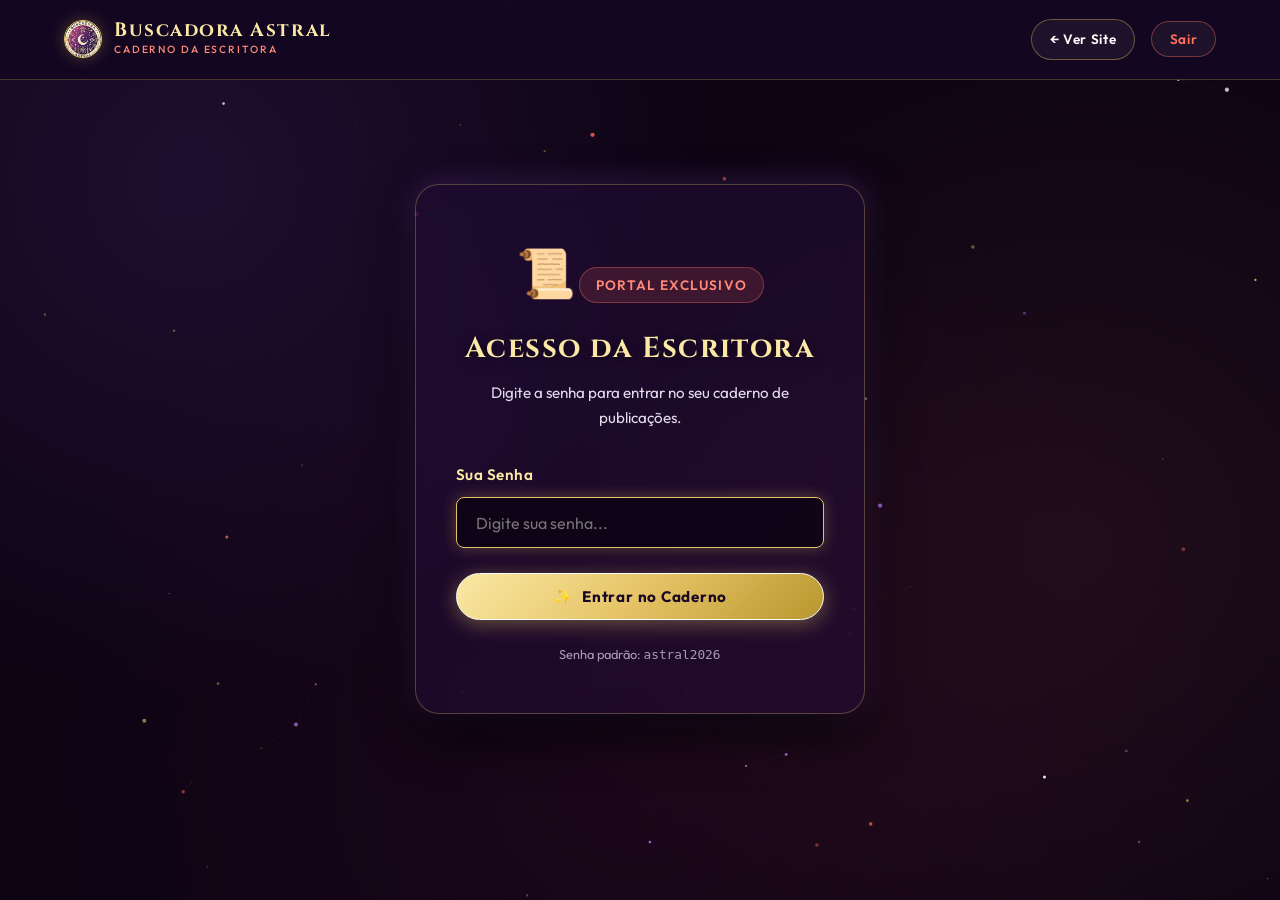
==== commit d3eb9ceb: "feat: atualiza com a versao ajustada e oficial da logo da Buscadora Astral" ====
--- a/admin.html
+++ b/admin.html
@@ -13,7 +13,7 @@
   <link rel="stylesheet" href="css/style.css">
   <link rel="stylesheet" href="css/animations.css">
   <link rel="stylesheet" href="css/admin.css">
-  <link rel="icon" href="data:image/svg+xml,<svg xmlns=%22http://www.w3.org/2000/svg%22 viewBox=%220 0 100 100%22><text y=%22.9em%22 font-size=%2290%22>📜</text></svg>">
+  <link rel="icon" type="image/jpeg" href="assets/logo_buscadora.jpg">
 </head>
 <body class="admin-body">
 
@@ -23,7 +23,7 @@
   <header class="admin-header">
     <div class="container admin-header-wrapper">
       <a href="index.html" class="logo">
-        <div class="logo-icon">✧</div>
+        <img src="assets/logo_buscadora.jpg" alt="Logo Buscadora Astral" class="logo-img" />
         <div class="logo-text">
           <span class="logo-title">Buscadora Astral</span>
           <span class="logo-subtitle">Caderno da Escritora</span>
--- a/css/style.css
+++ b/css/style.css
@@ -213,6 +213,21 @@
   gap: 0.75rem;
   text-decoration: none;
   flex-shrink: 0;
+}
+
+.logo-img {
+  width: 38px;
+  height: 38px;
+  border-radius: 50%;
+  border: 1.5px solid var(--gold-primary);
+  object-fit: cover;
+  box-shadow: 0 0 15px var(--gold-glow);
+  transition: var(--transition-smooth);
+}
+
+.logo:hover .logo-img {
+  transform: scale(1.08) rotate(5deg);
+  box-shadow: 0 0 25px var(--gold-glow);
 }
 
 .logo-icon {
@@ -1086,43 +1101,80 @@
 }
 
 .card-back {
-  background: linear-gradient(145deg, #200417, #11071f);
+  background: linear-gradient(155deg, #3b1058 0%, #5d1a80 45%, #240838 100%);
   border: 2px solid var(--gold-primary);
   color: var(--gold-light);
+  box-shadow: 0 14px 32px rgba(0, 0, 0, 0.7), 0 0 22px rgba(168, 85, 247, 0.35), inset 0 0 18px rgba(229, 195, 101, 0.2);
 }
 
 .card-back-pattern {
   width: 100%;
   height: 100%;
-  border: 1px dashed rgba(229, 195, 101, 0.4);
+  border: 1px dashed rgba(229, 195, 101, 0.55);
+  background: radial-gradient(circle at center, rgba(168, 85, 247, 0.2) 0%, transparent 75%);
   display: flex;
   flex-direction: column;
   align-items: center;
-  justify-content: center;
-  gap: 0.45rem;
+  justify-content: space-between;
+  padding: 0.6rem 0.3rem;
   border-radius: 4px;
 }
 
 .card-back-star {
-  font-size: 1.4rem;
-  color: var(--gold-primary);
+  font-size: 1.1rem;
+  color: var(--gold-light);
+  line-height: 1;
 }
 
 .card-back-brand {
-  font-size: 0.7rem;
+  font-family: var(--font-serif-title);
+  font-size: 0.68rem;
   letter-spacing: 0.12em;
   text-transform: uppercase;
-  color: var(--gold-light);
-  font-weight: 600;
-}
-
-.card-back-symbol {
-  font-size: 1.8rem;
+  color: #fae8a4;
+  font-weight: 700;
+  text-shadow: 0 2px 6px rgba(0, 0, 0, 0.6);
+  line-height: 1.1;
+}
+
+.card-back-logo-wrapper {
+  width: 92px;
+  height: 92px;
+  border-radius: 50%;
+  padding: 2px;
+  background: linear-gradient(135deg, #fae8a4, #e5c365, #ff6f59);
+  box-shadow: 0 6px 18px rgba(0, 0, 0, 0.5), 0 0 15px rgba(229, 195, 101, 0.45);
+  display: flex;
+  align-items: center;
+  justify-content: center;
+  overflow: hidden;
+  margin: 0.15rem 0;
+  transition: transform 0.3s ease;
+}
+
+.tarot-card:hover .card-back-logo-wrapper {
+  transform: scale(1.05) rotate(4deg);
+}
+
+.card-back-logo-img {
+  width: 100%;
+  height: 100%;
+  border-radius: 50%;
+  object-fit: cover;
+  display: block;
+  filter: contrast(1.05) brightness(1.02);
 }
 
 .card-back-hint {
   font-size: 0.65rem;
-  color: var(--text-muted);
+  color: #fdf8e6;
+  font-weight: 600;
+  letter-spacing: 0.04em;
+  background: rgba(20, 6, 32, 0.65);
+  border: 1px solid rgba(229, 195, 101, 0.3);
+  padding: 0.2rem 0.6rem;
+  border-radius: 999px;
+  box-shadow: 0 2px 8px rgba(0, 0, 0, 0.4);
 }
 
 .card-front {
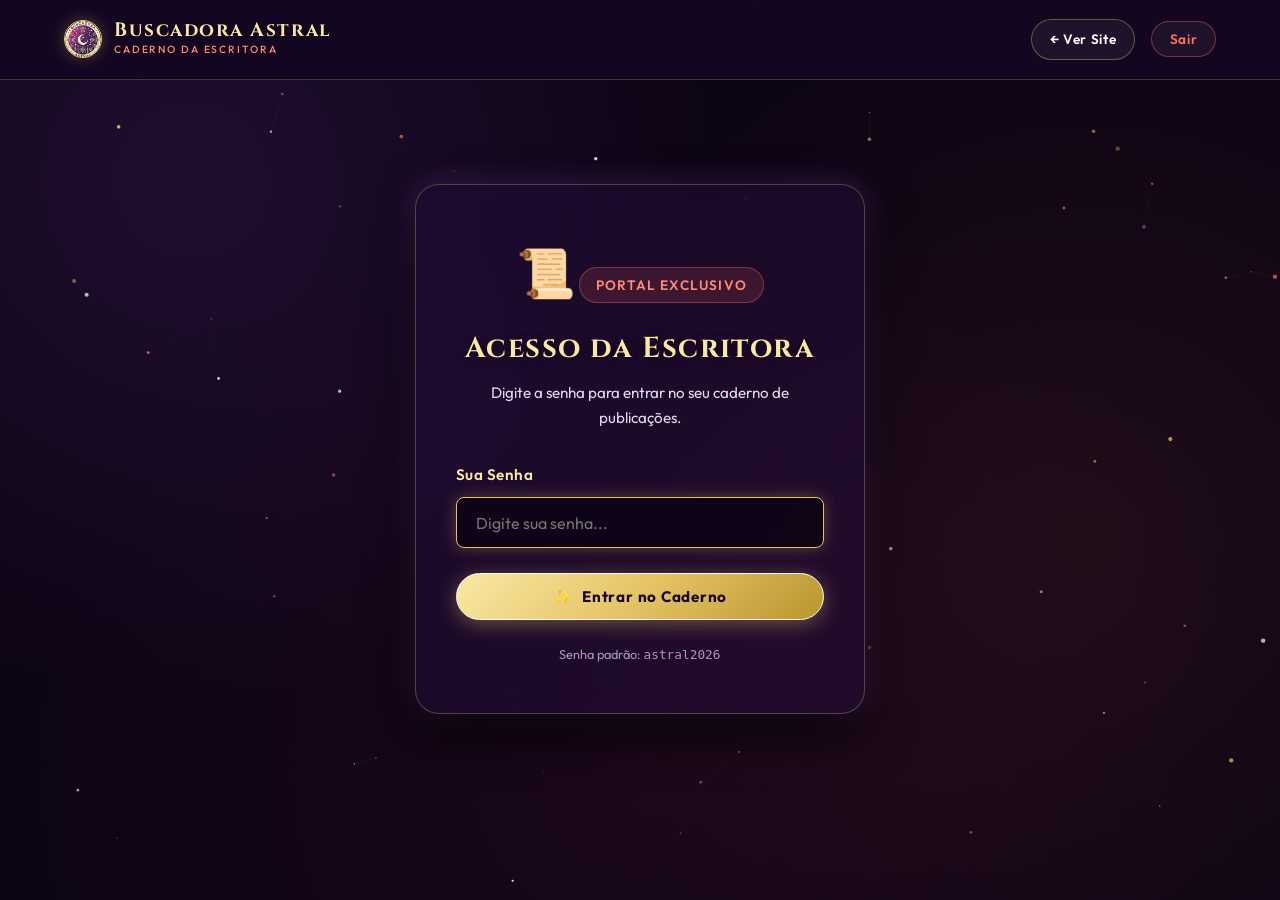
==== commit 5d63169b: "feat: destaca botoes de autoconhecimento em amarelo/branco, atualiza autor para Patricia - Buscadora" ====
--- a/admin.html
+++ b/admin.html
@@ -88,9 +88,7 @@
                 <option value="cartomancia">🃏 Cartomancia (Baralho Cigano & Leituras)</option>
                 <option value="tarot">🔮 Tarô (Arcanos & Autoconhecimento)</option>
                 <option value="astrologia">🌟 Astrologia (Céu do Dia, Fases da Lua & Trânsitos)</option>
-                <option value="numerologia">🔢 Numerologia (Frequências, Números & Cores de Poder)</option>
-                <option value="terapia-holistica">🌿 Terapia Holística (Chakras, Equilíbrio & Cura Sutil)</option>
-                <option value="espiritualidade">🕯️ Espiritualidade (Conexão, Rituais & Saberes Sagrados)</option>
+                <option value="numerologia">🔢 Numerologia (Frequências & Números de Destino)</option>
               </select>
             </div>
 
--- a/css/style.css
+++ b/css/style.css
@@ -971,24 +971,26 @@
   height: 6px;
 }
 
-.service-icon {
-  width: 58px;
-  height: 58px;
-  border-radius: var(--radius-md);
-  background: radial-gradient(circle, rgba(229, 195, 101, 0.18) 0%, rgba(48, 10, 36, 0.7) 100%);
-  border: 1px solid rgba(229, 195, 101, 0.35);
-  display: flex;
-  align-items: center;
-  justify-content: center;
-  font-size: 1.8rem;
-  margin-bottom: 1.5rem;
-  color: var(--gold-light);
+.service-tag-header {
+  font-size: 0.78rem;
+  font-weight: 600;
+  text-transform: uppercase;
+  letter-spacing: 0.12em;
+  color: var(--coral-light);
+  margin-bottom: 0.5rem;
+  display: inline-block;
 }
 
 .service-title {
-  font-size: 1.4rem;
-  margin-bottom: 0.8rem;
-  color: var(--white-pure);
+  font-family: var(--font-serif-title);
+  font-size: 1.55rem;
+  font-weight: 700;
+  letter-spacing: 0.08em;
+  margin-bottom: 0.85rem;
+  background: linear-gradient(135deg, #fae8a4 0%, #e5c365 60%, #ff8a78 100%);
+  -webkit-background-clip: text;
+  -webkit-text-fill-color: transparent;
+  display: block;
 }
 
 .service-desc {
@@ -1618,24 +1620,27 @@
 }
 
 .category-btn {
-  background: #1f1b3b;
-  border: 1px solid rgba(168, 85, 247, 0.25);
-  color: #d8cde8;
-  padding: 0.45rem 1.1rem;
+  background: rgba(255, 255, 255, 0.09);
+  border: 1px solid rgba(229, 195, 101, 0.45);
+  color: #ffffff;
+  padding: 0.5rem 1.15rem;
   border-radius: var(--radius-full);
-  font-size: 0.84rem;
+  font-size: 0.86rem;
   font-weight: 600;
+  letter-spacing: 0.02em;
   cursor: pointer;
   transition: var(--transition-smooth);
+  box-shadow: 0 2px 10px rgba(0, 0, 0, 0.3);
 }
 
 .category-btn:hover,
 .category-btn.active {
-  background: linear-gradient(135deg, #8a2be2 0%, #6b149b 100%);
-  border-color: #ba68c8;
-  color: #ffffff;
-  box-shadow: 0 4px 15px rgba(138, 43, 226, 0.35);
-  transform: translateY(-1px);
+  background: linear-gradient(135deg, #fae8a4 0%, #e5c365 70%, #d4a738 100%);
+  border-color: #fef1b8;
+  color: #1e0516;
+  font-weight: 700;
+  box-shadow: 0 4px 20px rgba(229, 195, 101, 0.5), 0 0 12px rgba(255, 255, 255, 0.35);
+  transform: translateY(-2px);
 }
 
 .blog-search {
@@ -1765,6 +1770,16 @@
   padding-top: 0.9rem;
   border-top: 1px solid #f0edf5;
   margin-top: auto;
+}
+
+.personare-author-avatar-img {
+  width: 36px;
+  height: 36px;
+  border-radius: 50%;
+  object-fit: cover;
+  border: 1.5px solid var(--gold-primary);
+  flex-shrink: 0;
+  box-shadow: 0 2px 8px rgba(0, 0, 0, 0.25);
 }
 
 .personare-author-avatar {
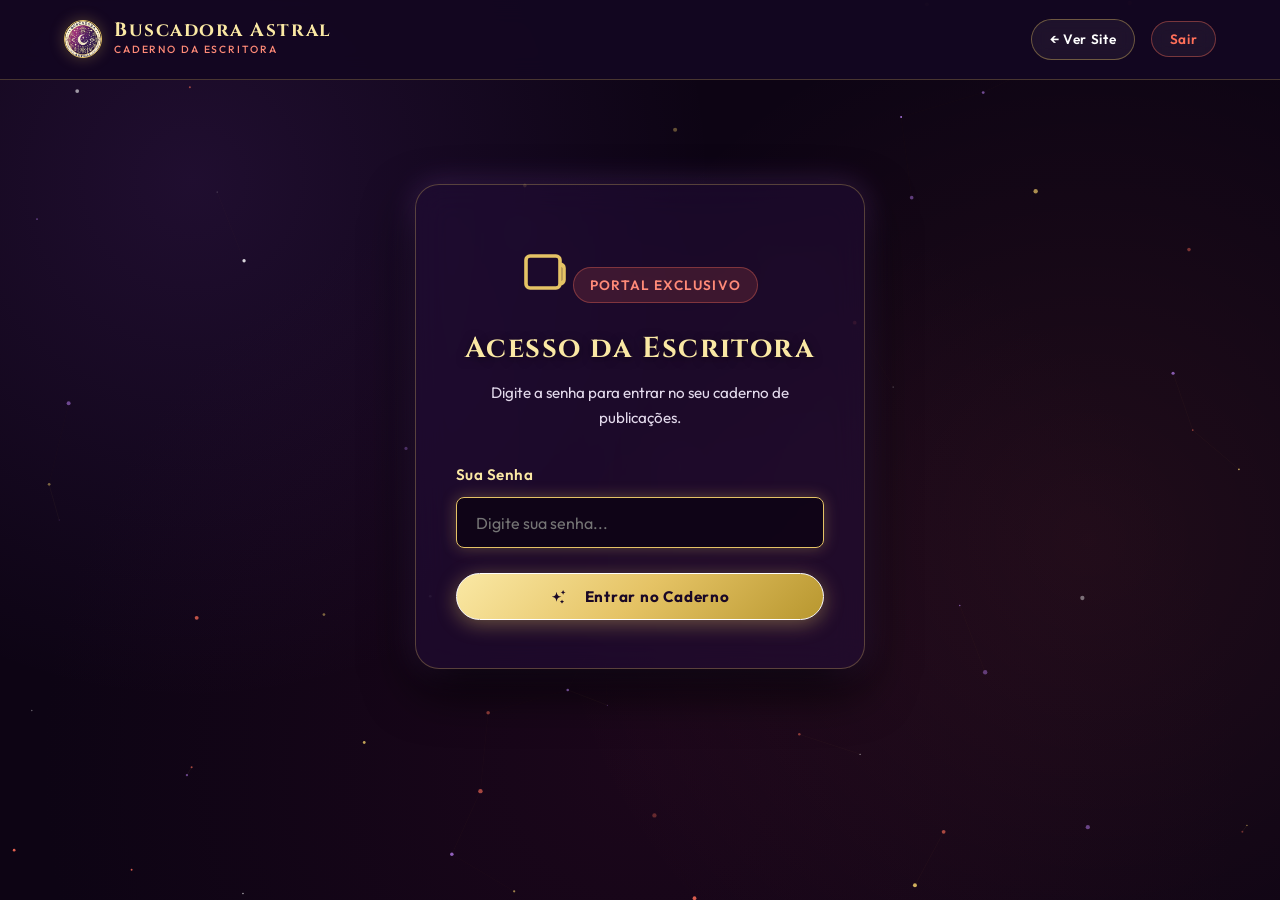
==== commit a77d9a96: "feat: atualiza Ceu do Dia dinamico e padroniza icones monocromaticos" ====
--- a/admin.html
+++ b/admin.html
@@ -16,6 +16,28 @@
   <link rel="icon" type="image/jpeg" href="assets/logo_buscadora.jpg">
 </head>
 <body class="admin-body">
+
+  <!-- ==================== SVG SPRITE DE ÍCONES MONOCROMÁTICOS ==================== -->
+  <svg style="display: none;" id="astral-admin-icons" aria-hidden="true">
+    <defs>
+      <symbol id="icon-sparkles" viewBox="0 0 24 24">
+        <path fill="currentColor" d="M9.813 15.904L9 18.75l-.813-2.846a4.5 4.5 0 00-3.09-3.09L2.25 12l2.846-.813a4.5 4.5 0 003.09-3.09L9 5.25l.813 2.846a4.5 4.5 0 003.09 3.09L15.75 12l-2.846.813a4.5 4.5 0 00-3.09 3.09zM18.259 8.715L18 9.75l-.259-1.035a3.375 3.375 0 00-2.455-2.456L14.25 6l1.036-.259a3.375 3.375 0 002.455-2.456L18 2.25l.259 1.035a3.375 3.375 0 002.456 2.456L21.75 6l-1.035.259a3.375 3.375 0 00-2.456 2.456zM16.894 20.567L16.5 21.75l-.394-1.183a2.25 2.25 0 00-1.423-1.423L13.5 18.75l1.183-.394a2.25 2.25 0 001.423-1.423l.394-1.183.394 1.183a2.25 2.25 0 001.423 1.423l1.183.394-1.183.394a2.25 2.25 0 00-1.423 1.423z"/>
+      </symbol>
+      <symbol id="icon-scroll" viewBox="0 0 24 24">
+        <path d="M19 17V5a2 2 0 0 0-2-2H4a2 2 0 0 0-2 2v12a2 2 0 0 0 2 2h13a2 2 0 0 0 2-2zM19 17a2 2 0 0 0 2-2V9a2 2 0 0 0-2-2" fill="none" stroke="currentColor" stroke-width="1.8" stroke-linecap="round" stroke-linejoin="round"/>
+      </symbol>
+      <symbol id="icon-pen" viewBox="0 0 24 24">
+        <path d="M12 20h9M16.5 3.5a2.121 2.121 0 0 1 3 3L7 19l-4 1 1-4L16.5 3.5z" fill="none" stroke="currentColor" stroke-width="1.8" stroke-linecap="round" stroke-linejoin="round"/>
+      </symbol>
+      <symbol id="icon-book" viewBox="0 0 24 24">
+        <path d="M4 19.5A2.5 2.5 0 0 1 6.5 17H20M4 19.5A2.5 2.5 0 0 0 6.5 22H20V2H6.5A2.5 2.5 0 0 0 4 4.5v15z" fill="none" stroke="currentColor" stroke-width="1.8" stroke-linecap="round" stroke-linejoin="round"/>
+      </symbol>
+      <symbol id="icon-send" viewBox="0 0 24 24">
+        <line x1="22" y1="2" x2="11" y2="13" stroke="currentColor" stroke-width="1.8" stroke-linecap="round" stroke-linejoin="round"/>
+        <polygon points="22 2 15 22 11 13 2 9 22 2" fill="currentColor"/>
+      </symbol>
+    </defs>
+  </svg>
 
   <canvas id="stars-canvas"></canvas>
 
@@ -41,7 +63,9 @@
     <!-- ==================== TELA DE LOGIN ==================== -->
     <div id="login-section">
       <div class="login-box">
-        <div class="icon">📜</div>
+        <div class="icon" style="color: var(--gold-primary);">
+          <svg class="icon-svg stroke" style="width: 48px; height: 48px;"><use href="#icon-scroll"></use></svg>
+        </div>
         <div class="coral-badge">Portal Exclusivo</div>
         <h2>Acesso da Escritora</h2>
         <p>Digite a senha para entrar no seu caderno de publicações.</p>
@@ -53,12 +77,9 @@
           </div>
           <div id="login-error" style="color: #ff6f59; font-size: 0.85rem; margin-bottom: 1rem; display: none;"></div>
           <button type="submit" class="btn btn-gold" style="width: 100%;">
-            <span>✨</span> Entrar no Caderno
+            <svg class="icon-svg"><use href="#icon-sparkles"></use></svg> Entrar no Caderno
           </button>
         </form>
-        <small style="display: block; margin-top: 1.5rem; color: var(--text-muted); font-size: 0.8rem;">
-          Senha padrão: <code>astral2026</code>
-        </small>
       </div>
     </div>
 
@@ -66,14 +87,14 @@
     <div id="admin-dashboard" style="display: none;">
       
       <div class="alert-success" id="post-success-alert">
-        ✨ <strong>Maravilha!</strong> Sua crônica foi publicada no site com sucesso!
+        <svg class="icon-svg" style="margin-right: 0.4rem;"><use href="#icon-sparkles"></use></svg> <strong>Maravilha!</strong> Sua crônica foi publicada no site com sucesso!
       </div>
 
       <div class="dashboard-grid">
         
         <!-- Formulário Super Amigável e Visual -->
         <div class="admin-card">
-          <h3><span>✍️</span> Escrever Nova Crônica</h3>
+          <h3><svg class="icon-svg stroke" style="margin-right: 0.4rem;"><use href="#icon-pen"></use></svg> Escrever Nova Crônica</h3>
           
           <form id="new-post-form">
             
@@ -85,10 +106,10 @@
             <div class="form-group">
               <label for="post-category">2. Onde este texto deve aparecer?</label>
               <select id="post-category" class="form-control" required style="background: rgba(13,4,20,0.95); color: #fff;">
-                <option value="cartomancia">🃏 Cartomancia (Baralho Cigano & Leituras)</option>
-                <option value="tarot">🔮 Tarô (Arcanos & Autoconhecimento)</option>
-                <option value="astrologia">🌟 Astrologia (Céu do Dia, Fases da Lua & Trânsitos)</option>
-                <option value="numerologia">🔢 Numerologia (Frequências & Números de Destino)</option>
+                <option value="cartomancia">Cartomancia (Baralho Cigano & Leituras)</option>
+                <option value="tarot">Tarô (Arcanos & Autoconhecimento)</option>
+                <option value="astrologia">Astrologia (Céu do Dia, Fases da Lua & Trânsitos)</option>
+                <option value="numerologia">Numerologia (Frequências & Números de Destino)</option>
               </select>
             </div>
 
@@ -107,8 +128,8 @@
               <div class="visual-toolbar">
                 <button type="button" class="vtool-btn" data-command="bold" title="Negrito"><b>B</b> Negrito</button>
                 <button type="button" class="vtool-btn" data-command="italic" title="Itálico"><i>I</i> Itálico</button>
-                <button type="button" class="vtool-btn" data-command="formatBlock" data-value="H3" title="Subtítulo">📌 Subtítulo</button>
-                <button type="button" class="vtool-btn" data-command="formatBlock" data-value="BLOCKQUOTE" title="Destaque">✨ Destaque Especial</button>
+                <button type="button" class="vtool-btn" data-command="formatBlock" data-value="H3" title="Subtítulo">Subtítulo</button>
+                <button type="button" class="vtool-btn" data-command="formatBlock" data-value="BLOCKQUOTE" title="Destaque">Destaque Especial</button>
                 <button type="button" class="vtool-btn" data-command="insertUnorderedList" title="Lista de Tópicos">• Lista</button>
               </div>
 
@@ -117,7 +138,7 @@
             </div>
 
             <button type="submit" class="btn btn-coral" style="width: 100%; padding: 1.1rem; font-size: 1.1rem; font-weight: 700;">
-              <span>🚀</span> Publicar Crônica Agora
+              <svg class="icon-svg" style="margin-right: 0.4rem;"><use href="#icon-send"></use></svg> Publicar Crônica Agora
             </button>
           </form>
         </div>
@@ -125,7 +146,7 @@
         <!-- Coluna da Direita: Lista de Textos e Ajuda -->
         <div>
           <div class="admin-card">
-            <h3><span>📚</span> Suas Crônicas Ativas</h3>
+            <h3><svg class="icon-svg stroke" style="margin-right: 0.4rem;"><use href="#icon-book"></use></svg> Suas Crônicas Ativas</h3>
             <p style="font-size: 0.88rem; color: var(--white-muted); margin-bottom: 1.2rem;">
               Textos que você já publicou. Você pode removê-los a qualquer momento:
             </p>
@@ -136,7 +157,7 @@
           </div>
 
           <div class="admin-card" style="margin-top: 1.5rem; background: rgba(36, 10, 26, 0.4); border-color: rgba(229,195,101,0.2);">
-            <h4 style="color: var(--gold-light); font-size: 1rem; margin-bottom: 0.6rem;">💡 Como funciona:</h4>
+            <h4 style="color: var(--gold-light); font-size: 1rem; margin-bottom: 0.6rem;">Como funciona:</h4>
             <p style="font-size: 0.85rem; color: var(--text-muted); line-height: 1.6;">
               Basta preencher os 4 campos e clicar no botão de publicar. O texto entra no ar instantaneamente, já com a formatação elegante de pergaminho antigo para todos os seus leitores!
             </p>
--- a/css/style.css
+++ b/css/style.css
@@ -49,6 +49,97 @@
   --radius-lg: 24px;
   --radius-full: 9999px;
   --transition-smooth: all 0.35s cubic-bezier(0.2, 0.8, 0.2, 1);
+}
+
+/* ============================================================
+   ÍCONES SVG MONOCROMÁTICOS PADRONIZADOS
+   ============================================================ */
+.icon-svg {
+  display: inline-block;
+  width: 1.15em;
+  height: 1.15em;
+  vertical-align: -0.18em;
+  fill: currentColor;
+  flex-shrink: 0;
+  transition: transform 0.2s ease, color 0.2s ease;
+}
+
+.icon-svg.stroke {
+  fill: none;
+  stroke: currentColor;
+  stroke-width: 1.8;
+  stroke-linecap: round;
+  stroke-linejoin: round;
+}
+
+.icon-gold {
+  color: var(--gold-light);
+}
+
+.icon-coral {
+  color: var(--coral-light);
+}
+
+.btn .icon-svg {
+  width: 1.15em;
+  height: 1.15em;
+  margin-right: 0.45rem;
+  vertical-align: -0.15em;
+}
+
+.coral-badge .icon-svg {
+  width: 1em;
+  height: 1em;
+  margin-right: 0.35rem;
+  color: var(--gold-light);
+  vertical-align: -0.12em;
+}
+
+.num-pill .icon-svg {
+  width: 1.05em;
+  height: 1.05em;
+  color: #7a2b58;
+  margin-right: 0.2rem;
+  vertical-align: -0.14em;
+}
+
+.media-tab-btn .icon-svg {
+  width: 1.15em;
+  height: 1.15em;
+  vertical-align: -0.15em;
+}
+
+.footer-social-icons a {
+  display: inline-flex;
+  align-items: center;
+  justify-content: center;
+  width: 40px;
+  height: 40px;
+  border-radius: 50%;
+  background: rgba(229, 195, 101, 0.08);
+  border: 1px solid rgba(229, 195, 101, 0.25);
+  color: var(--gold-light);
+  transition: var(--transition-smooth);
+}
+
+.footer-social-icons a:hover {
+  background: var(--gold-primary);
+  color: #12041a;
+  transform: translateY(-2px);
+  box-shadow: 0 4px 15px rgba(229, 195, 101, 0.35);
+}
+
+.footer-social-icons .icon-svg {
+  width: 1.2em;
+  height: 1.2em;
+}
+
+.footer-links .icon-svg {
+  width: 1em;
+  height: 1em;
+  color: var(--gold-primary);
+  margin-right: 0.4rem;
+  vertical-align: -0.14em;
 }
 
 /* Reset Básico */
@@ -747,42 +838,67 @@
 .moon-info h4 {
   font-family: var(--font-serif-title);
   font-size: 1.25rem;
-  margin-bottom: 0.35rem;
+  margin-bottom: 0.45rem;
   color: #fff9e6;
   line-height: 1.25;
 }
 
-.moon-info p {
-  font-size: 0.9rem;
-  color: rgba(255, 255, 255, 0.86);
-  line-height: 1.5;
+.celestial-section {
+  margin-bottom: 0.35rem;
+}
+
+.celestial-label {
+  display: block;
+  font-size: 0.78rem;
+  font-weight: 700;
+  color: var(--gold-light);
+  letter-spacing: 0.04em;
+  margin-bottom: 0.25rem;
+  text-shadow: 0 0 8px rgba(229, 195, 101, 0.25);
+}
+
+.celestial-section p {
+  font-size: 0.88rem;
+  color: rgba(255, 255, 255, 0.88);
+  line-height: 1.48;
+  margin: 0;
+}
+
+.celestial-details {
+  display: flex;
+  flex-direction: column;
+  gap: 0.9rem;
+  border-top: 1px solid rgba(229, 195, 101, 0.16);
+  padding-top: 0.9rem;
+  margin-top: 0.3rem;
 }
 
 .daily-energy {
-  background: linear-gradient(135deg, rgba(15, 6, 26, 0.75), rgba(32, 12, 50, 0.6));
-  border: 1px solid rgba(229, 195, 101, 0.25);
+  background: linear-gradient(135deg, rgba(15, 6, 26, 0.82), rgba(32, 12, 50, 0.68));
+  border: 1px solid rgba(229, 195, 101, 0.3);
   border-left: 3px solid var(--gold-primary);
   border-radius: var(--radius-sm);
-  padding: 1rem 1.2rem;
-  box-shadow: 0 4px 15px rgba(0, 0, 0, 0.3);
+  padding: 0.9rem 1.15rem;
+  box-shadow: 0 4px 15px rgba(0, 0, 0, 0.35);
 }
 
 .daily-energy h5 {
-  font-size: 0.82rem;
+  font-size: 0.8rem;
   color: var(--gold-light);
   text-transform: uppercase;
   letter-spacing: 0.08em;
-  margin-bottom: 0.35rem;
+  margin-bottom: 0.3rem;
   display: flex;
   align-items: center;
   gap: 0.4rem;
 }
 
 .daily-energy p {
-  font-size: 0.88rem;
+  font-size: 0.86rem;
   color: #ede9fe;
   font-style: italic;
   line-height: 1.45;
+  margin: 0;
 }
 
 /* ============================================================
@@ -815,7 +931,9 @@
 
 .about-image-frame img {
   width: 100%;
-  height: auto;
+  max-height: 560px;
+  object-fit: cover;
+  object-position: center 20%;
   display: block;
   transition: transform 0.6s cubic-bezier(0.2, 0.8, 0.2, 1);
 }
@@ -934,18 +1052,19 @@
 }
 
 .service-card {
-  background: var(--card-bg-glass);
-  border: 1px solid rgba(229, 195, 101, 0.2);
+  background: linear-gradient(165deg, rgba(92, 42, 134, 0.72) 0%, rgba(65, 24, 96, 0.85) 100%);
+  border: 1.5px solid rgba(229, 195, 101, 0.45);
   border-radius: var(--radius-lg);
   padding: 2.2rem;
-  backdrop-filter: blur(12px);
-  -webkit-backdrop-filter: blur(12px);
+  backdrop-filter: blur(16px);
+  -webkit-backdrop-filter: blur(16px);
   transition: var(--transition-smooth);
   display: flex;
   flex-direction: column;
   justify-content: space-between;
   position: relative;
   overflow: hidden;
+  box-shadow: 0 16px 36px rgba(0, 0, 0, 0.5), inset 0 1px 1px rgba(255, 255, 255, 0.2);
 }
 
 .service-card::before {
@@ -955,15 +1074,16 @@
   left: 0;
   width: 100%;
   height: 4px;
-  background: linear-gradient(90deg, var(--violet-vivid), var(--gold-primary), var(--coral-accent));
-  opacity: 0.7;
+  background: linear-gradient(90deg, var(--coral-accent), var(--gold-primary), var(--violet-light));
+  opacity: 0.85;
   transition: var(--transition-smooth);
 }
 
 .service-card:hover {
   transform: translateY(-8px);
-  border-color: var(--gold-primary);
-  box-shadow: 0 15px 35px rgba(0, 0, 0, 0.6), 0 0 25px var(--violet-glow);
+  border-color: var(--gold-light);
+  background: linear-gradient(165deg, rgba(108, 50, 156, 0.8) 0%, rgba(76, 28, 112, 0.9) 100%);
+  box-shadow: 0 20px 45px rgba(0, 0, 0, 0.65), 0 0 30px rgba(229, 195, 101, 0.25);
 }
 
 .service-card:hover::before {
@@ -971,55 +1091,83 @@
   height: 6px;
 }
 
+.service-image-container {
+  width: 100%;
+  height: 200px;
+  border-radius: var(--radius-md);
+  overflow: hidden;
+  margin-bottom: 1.4rem;
+  border: 1.5px solid rgba(229, 195, 101, 0.35);
+  box-shadow: 0 8px 24px rgba(0, 0, 0, 0.45);
+  position: relative;
+  background: rgba(18, 5, 28, 0.6);
+}
+
+.service-thumbnail {
+  width: 100%;
+  height: 100%;
+  object-fit: cover;
+  object-position: center;
+  transition: transform 0.6s cubic-bezier(0.2, 0.8, 0.2, 1);
+  display: block;
+}
+
+.service-card:hover .service-thumbnail {
+  transform: scale(1.06);
+}
+
 .service-tag-header {
-  font-size: 0.78rem;
+  font-size: 0.8rem;
   font-weight: 600;
   text-transform: uppercase;
   letter-spacing: 0.12em;
-  color: var(--coral-light);
+  color: var(--gold-light);
   margin-bottom: 0.5rem;
   display: inline-block;
 }
 
 .service-title {
   font-family: var(--font-serif-title);
-  font-size: 1.55rem;
+  font-size: 1.6rem;
   font-weight: 700;
   letter-spacing: 0.08em;
   margin-bottom: 0.85rem;
-  background: linear-gradient(135deg, #fae8a4 0%, #e5c365 60%, #ff8a78 100%);
+  background: linear-gradient(135deg, #ffffff 0%, #fae8a4 50%, #e5c365 100%);
   -webkit-background-clip: text;
   -webkit-text-fill-color: transparent;
   display: block;
 }
 
 .service-desc {
-  font-size: 0.95rem;
-  color: var(--white-muted);
-  line-height: 1.7;
+  font-size: 1rem;
+  color: #ffffff;
+  font-weight: 400;
+  line-height: 1.75;
   margin-bottom: 1.5rem;
   flex-grow: 1;
+  text-shadow: 0 1px 2px rgba(0, 0, 0, 0.25);
 }
 
 .service-features {
   list-style: none;
   margin-bottom: 1.8rem;
   padding-top: 1rem;
-  border-top: 1px solid rgba(255, 255, 255, 0.08);
+  border-top: 1px solid rgba(229, 195, 101, 0.2);
 }
 
 .service-features li {
-  font-size: 0.88rem;
-  color: var(--text-muted);
-  margin-bottom: 0.5rem;
+  font-size: 0.92rem;
+  color: #f2ebfa;
+  margin-bottom: 0.55rem;
   display: flex;
   align-items: center;
   gap: 0.5rem;
 }
 
 .service-features li::before {
-  content: '✧';
-  color: var(--coral-light);
+  content: '✦';
+  color: var(--gold-primary);
+  font-size: 0.85rem;
 }
 
 .service-action {
@@ -1938,123 +2086,372 @@
 }
 
 /* ============================================================
-   SEÇÃO DO CANAL DO YOUTUBE
+   SEÇÃO DE CANAIS & CONTEÚDOS COM ABAS (YOUTUBE, SPOTIFY, TIKTOK)
    ============================================================ */
-.youtube-section {
-  padding: 90px 0;
-  position: relative;
-  background: radial-gradient(circle at 80% 40%, rgba(255, 0, 0, 0.07) 0%, transparent 60%),
-              radial-gradient(circle at 20% 60%, rgba(168, 85, 247, 0.08) 0%, transparent 60%);
-}
-
-.youtube-wrapper {
+.media-section {
+  padding: 95px 0 100px;
+  position: relative;
+  background: radial-gradient(circle at 15% 30%, rgba(255, 0, 0, 0.05) 0%, transparent 50%),
+              radial-gradient(circle at 85% 40%, rgba(29, 185, 84, 0.05) 0%, transparent 50%),
+              radial-gradient(circle at 50% 80%, rgba(37, 244, 238, 0.04) 0%, transparent 60%),
+              linear-gradient(180deg, var(--bg-dark) 0%, #15051f 50%, var(--bg-dark) 100%);
+}
+
+.media-header {
+  text-align: center;
+  max-width: 800px;
+  margin: 0 auto 3rem;
+}
+
+/* Navegação por Abas (Dock flutuante) */
+.media-tabs-nav {
+  display: inline-flex;
+  align-items: center;
+  justify-content: center;
+  gap: 0.6rem;
+  background: rgba(22, 6, 32, 0.88);
+  border: 1px solid rgba(229, 195, 101, 0.35);
+  border-radius: 50px;
+  padding: 0.45rem;
+  box-shadow: 0 10px 30px rgba(0, 0, 0, 0.6), 0 0 20px rgba(229, 195, 101, 0.1);
+  backdrop-filter: blur(12px);
+  margin-top: 1.8rem;
+  flex-wrap: wrap;
+}
+
+.media-tab-btn {
+  display: inline-flex;
+  align-items: center;
+  gap: 0.6rem;
+  background: transparent;
+  border: 1px solid transparent;
+  color: #c9b8d8;
+  font-family: var(--font-primary, 'Cinzel', serif);
+  font-size: 0.92rem;
+  font-weight: 600;
+  padding: 0.7rem 1.6rem;
+  border-radius: 40px;
+  cursor: pointer;
+  transition: all 0.3s cubic-bezier(0.16, 1, 0.3, 1);
+  letter-spacing: 0.04em;
+  user-select: none;
+}
+
+.media-tab-btn:hover {
+  color: #fff;
+  background: rgba(255, 255, 255, 0.08);
+  transform: translateY(-1px);
+}
+
+.media-tab-btn .tab-icon {
+  font-size: 1rem;
+  line-height: 1;
+  transition: transform 0.25s ease;
+}
+
+.media-tab-btn:hover .tab-icon {
+  transform: scale(1.2);
+}
+
+/* Estilos de Botão Ativo por Plataforma */
+.media-tab-btn[data-tab="youtube"].active {
+  background: linear-gradient(135deg, #ff0000 0%, #b80000 100%);
+  color: #ffffff;
+  border-color: rgba(255, 255, 255, 0.3);
+  box-shadow: 0 6px 20px rgba(255, 0, 0, 0.45), 0 0 15px rgba(255, 0, 0, 0.3);
+}
+
+.media-tab-btn[data-tab="spotify"].active {
+  background: linear-gradient(135deg, #1db954 0%, #12823b 100%);
+  color: #ffffff;
+  border-color: rgba(255, 255, 255, 0.3);
+  box-shadow: 0 6px 20px rgba(29, 185, 84, 0.45), 0 0 15px rgba(29, 185, 84, 0.3);
+}
+
+.media-tab-btn[data-tab="tiktok"].active {
+  background: linear-gradient(135deg, #0a0a0f 0%, #1b1b26 100%);
+  color: #ffffff;
+  border-color: rgba(254, 44, 85, 0.65);
+  box-shadow: 0 6px 20px rgba(254, 44, 85, 0.35), 0 0 15px rgba(37, 244, 238, 0.25);
+}
+
+/* Painéis de Conteúdo */
+.media-tabs-content {
+  position: relative;
+  min-height: 380px;
+}
+
+.media-tab-panel {
+  display: none;
+}
+
+.media-tab-panel.active {
+  display: block;
+  animation: tabFadeIn 0.4s cubic-bezier(0.16, 1, 0.3, 1) forwards;
+}
+
+@keyframes tabFadeIn {
+  from {
+    opacity: 0;
+    transform: translateY(14px);
+  }
+  to {
+    opacity: 1;
+    transform: translateY(0);
+  }
+}
+
+/* Container do Painel (2 colunas) */
+.media-panel-wrapper {
   display: grid;
   grid-template-columns: 1.15fr 1fr;
   gap: 3.5rem;
   align-items: center;
-  background: linear-gradient(135deg, rgba(28, 9, 41, 0.9) 0%, rgba(15, 3, 23, 0.96) 100%);
+  background: linear-gradient(135deg, rgba(28, 9, 41, 0.94) 0%, rgba(15, 3, 23, 0.98) 100%);
   border: 1px solid rgba(229, 195, 101, 0.35);
   border-radius: var(--radius-lg);
   padding: 3.5rem;
-  box-shadow: 0 20px 50px rgba(0, 0, 0, 0.7), 0 0 30px rgba(229, 195, 101, 0.15);
+  box-shadow: 0 20px 50px rgba(0, 0, 0, 0.7), 0 0 30px rgba(229, 195, 101, 0.12);
   position: relative;
   overflow: hidden;
 }
 
-.youtube-wrapper::before {
+.media-panel-wrapper::before {
   content: '';
   position: absolute;
   top: 0;
   left: 0;
   width: 100%;
   height: 3px;
-  background: linear-gradient(90deg, #ff0000, #ff6f59, #e5c365);
-}
-
-.youtube-badge {
+  background: linear-gradient(90deg, #ff0000, #e5c365, #1db954, #25f4ee);
+}
+
+/* Coluna de Informações */
+.media-panel-info {
+  display: flex;
+  flex-direction: column;
+}
+
+.media-platform-badge {
   display: inline-flex;
   align-items: center;
-  gap: 0.5rem;
-  background: rgba(255, 0, 0, 0.15);
-  border: 1px solid rgba(255, 0, 0, 0.4);
-  color: #ff6b6b;
-  padding: 0.35rem 1rem;
+  gap: 0.55rem;
+  padding: 0.4rem 1.1rem;
   border-radius: var(--radius-full);
-  font-size: 0.85rem;
+  font-size: 0.82rem;
   font-weight: 700;
-  letter-spacing: 0.08em;
+  letter-spacing: 0.06em;
   text-transform: uppercase;
   margin-bottom: 1.2rem;
-}
-
-.yt-play-icon {
-  color: #ff0000;
-  font-size: 0.9rem;
-}
-
-.youtube-actions {
+  width: fit-content;
+}
+
+.badge-yt {
+  background: rgba(255, 0, 0, 0.14);
+  border: 1px solid rgba(255, 0, 0, 0.45);
+  color: #ff6e6e;
+}
+
+.badge-sp {
+  background: rgba(29, 185, 84, 0.14);
+  border: 1px solid rgba(29, 185, 84, 0.45);
+  color: #3be87e;
+}
+
+.badge-tt {
+  background: rgba(254, 44, 85, 0.14);
+  border: 1px solid rgba(254, 44, 85, 0.45);
+  color: #ff6584;
+}
+
+.media-panel-info h3 {
+  font-family: var(--font-primary, 'Cinzel', serif);
+  font-size: 1.85rem;
+  color: #f7e8be;
+  margin-bottom: 1rem;
+  line-height: 1.3;
+}
+
+.media-panel-info p {
+  color: #c9b8d8;
+  font-size: 1.02rem;
+  line-height: 1.7;
+  margin-bottom: 1.3rem;
+}
+
+.media-features-list {
+  list-style: none;
+  padding: 0;
+  margin: 0 0 2rem 0;
+  display: flex;
+  flex-direction: column;
+  gap: 0.8rem;
+}
+
+.media-features-list li {
+  display: flex;
+  align-items: baseline;
+  gap: 0.65rem;
+  font-size: 0.98rem;
+  color: #dfd2ec;
+  line-height: 1.5;
+}
+
+.media-features-list li span {
+  color: var(--gold-primary);
+  font-size: 0.85rem;
+  flex-shrink: 0;
+}
+
+.media-features-list li strong {
+  color: #fff;
+}
+
+.media-actions {
   display: flex;
   align-items: center;
   gap: 1.2rem;
   flex-wrap: wrap;
 }
 
+/* Botões Específicos */
 .btn-youtube {
   background: linear-gradient(135deg, #ff0000 0%, #cc0000 100%);
   color: #ffffff;
   border: 1px solid rgba(255, 255, 255, 0.2);
   box-shadow: 0 6px 20px rgba(255, 0, 0, 0.35);
   font-weight: 600;
+  display: inline-flex;
+  align-items: center;
+  gap: 0.6rem;
 }
 
 .btn-youtube:hover {
   background: linear-gradient(135deg, #ff2a2a 0%, #e60000 100%);
-  box-shadow: 0 10px 25px rgba(255, 0, 0, 0.5);
+  box-shadow: 0 10px 28px rgba(255, 0, 0, 0.55);
   transform: translateY(-2px);
   color: #fff;
 }
 
-.youtube-player-frame {
-  position: relative;
+.btn-spotify {
+  background: linear-gradient(135deg, #1db954 0%, #15883e 100%);
+  color: #ffffff;
+  border: 1px solid rgba(255, 255, 255, 0.2);
+  box-shadow: 0 6px 20px rgba(29, 185, 84, 0.35);
+  font-weight: 600;
+  display: inline-flex;
+  align-items: center;
+  gap: 0.6rem;
+}
+
+.btn-spotify:hover {
+  background: linear-gradient(135deg, #1ed760 0%, #1aa34a 100%);
+  box-shadow: 0 10px 28px rgba(29, 185, 84, 0.55);
+  transform: translateY(-2px);
+  color: #fff;
+}
+
+.btn-tiktok {
+  background: linear-gradient(135deg, #010101 0%, #161823 100%);
+  color: #ffffff;
+  border: 1px solid rgba(254, 44, 85, 0.5);
+  box-shadow: 0 6px 20px rgba(254, 44, 85, 0.3), 0 0 12px rgba(37, 244, 238, 0.25);
+  font-weight: 600;
+  display: inline-flex;
+  align-items: center;
+  gap: 0.6rem;
+}
+
+.btn-tiktok:hover {
+  background: linear-gradient(135deg, #121212 0%, #20242f 100%);
+  box-shadow: 0 10px 28px rgba(254, 44, 85, 0.5), 0 0 18px rgba(37, 244, 238, 0.4);
+  transform: translateY(-2px);
+  color: #fff;
+}
+
+/* Coluna Visual (Cards Interativos de Preview) */
+.media-panel-visual {
+  display: flex;
+  align-items: center;
+  justify-content: center;
+}
+
+.media-card-preview {
+  position: relative;
+  width: 100%;
+  max-width: 440px;
+  background: radial-gradient(circle, rgba(42, 10, 52, 0.95) 0%, rgba(12, 2, 20, 0.98) 100%);
+  border: 1px solid rgba(229, 195, 101, 0.35);
   border-radius: var(--radius-md);
+  padding: 2.8rem 2.2rem;
+  display: flex;
+  flex-direction: column;
+  align-items: center;
+  text-align: center;
+  text-decoration: none;
   overflow: hidden;
-  box-shadow: 0 15px 35px rgba(0, 0, 0, 0.7);
-  border: 1px solid rgba(229, 195, 101, 0.35);
-  background: #000;
-}
-
-.video-container {
-  position: relative;
-  padding-bottom: 60%;
-  height: 0;
-  overflow: hidden;
-}
-
-.video-placeholder-card {
-  position: absolute;
-  top: 0;
-  left: 0;
+  box-shadow: 0 18px 40px rgba(0, 0, 0, 0.7);
+  transition: all 0.35s cubic-bezier(0.16, 1, 0.3, 1);
+}
+
+.media-card-preview:hover {
+  transform: translateY(-5px);
+  border-color: var(--gold-primary);
+  box-shadow: 0 24px 50px rgba(0, 0, 0, 0.85), 0 0 25px rgba(229, 195, 101, 0.25);
+}
+
+.preview-channel-info {
+  display: flex;
+  flex-direction: column;
+  align-items: center;
+  gap: 0.75rem;
+  margin-top: 1.4rem;
+  margin-bottom: 1.2rem;
+}
+
+.preview-avatar {
+  width: 68px;
+  height: 68px;
+  border-radius: 50%;
+  border: 2px solid var(--gold-primary);
+  box-shadow: 0 0 15px rgba(229, 195, 101, 0.4);
+  object-fit: cover;
+}
+
+.preview-text h4 {
+  font-family: var(--font-primary, 'Cinzel', serif);
+  font-size: 1.15rem;
+  color: #fff;
+  margin: 0;
+  letter-spacing: 0.03em;
+}
+
+.preview-text p {
+  color: #ad9bbd;
+  font-size: 0.88rem;
+  margin: 0.3rem 0 0;
+}
+
+.preview-click-hint {
+  font-size: 0.82rem;
+  color: var(--gold-primary);
+  font-weight: 600;
+  letter-spacing: 0.05em;
+  text-transform: uppercase;
+  border-top: 1px dashed rgba(229, 195, 101, 0.25);
+  padding-top: 1rem;
   width: 100%;
-  height: 100%;
-  display: flex;
-  flex-direction: column;
-  align-items: center;
-  justify-content: center;
-  background: radial-gradient(circle, rgba(48, 10, 36, 0.92) 0%, rgba(10, 2, 16, 0.98) 100%);
-  color: #fff;
-  text-decoration: none;
-  padding: 2rem;
-  text-align: center;
-  transition: var(--transition-smooth);
-}
-
-.video-placeholder-card:hover {
-  background: radial-gradient(circle, rgba(65, 12, 49, 0.95) 0%, rgba(15, 3, 23, 1) 100%);
-}
-
-.video-play-btn-large {
-  width: 74px;
-  height: 74px;
+  transition: color 0.2s ease;
+}
+
+.media-card-preview:hover .preview-click-hint {
+  color: #ffe396;
+}
+
+/* Visual Específico: YouTube */
+.yt-play-button-large {
+  width: 76px;
+  height: 76px;
   border-radius: 50%;
   background: linear-gradient(135deg, #ff0000 0%, #b30000 100%);
   display: flex;
@@ -2062,14 +2459,99 @@
   justify-content: center;
   color: #fff;
   font-size: 2rem;
-  box-shadow: 0 0 25px rgba(255, 0, 0, 0.6), 0 0 15px rgba(229, 195, 101, 0.4);
+  box-shadow: 0 0 25px rgba(255, 0, 0, 0.6), 0 0 15px rgba(229, 195, 101, 0.3);
+  transition: transform 0.3s ease, box-shadow 0.3s ease;
+}
+
+.media-card-preview:hover .yt-play-button-large {
+  transform: scale(1.12);
+  box-shadow: 0 0 35px rgba(255, 0, 0, 0.8), 0 0 25px rgba(229, 195, 101, 0.5);
+}
+
+/* Visual Específico: Spotify */
+.spotify-visual-header {
+  display: flex;
+  align-items: center;
+  gap: 1.2rem;
+  justify-content: center;
+}
+
+.sp-logo-circle {
+  width: 64px;
+  height: 64px;
+  border-radius: 50%;
+  background: linear-gradient(135deg, #1db954 0%, #12823b 100%);
+  display: flex;
+  align-items: center;
+  justify-content: center;
+  color: #fff;
+  font-size: 1.8rem;
+  box-shadow: 0 0 25px rgba(29, 185, 84, 0.6);
+  transition: transform 0.3s ease;
+}
+
+.media-card-preview:hover .sp-logo-circle {
+  transform: scale(1.1);
+}
+
+.spotify-wave-bars {
+  display: flex;
+  align-items: flex-end;
+  gap: 5px;
+  height: 46px;
+  padding: 4px 0;
+}
+
+.spotify-wave-bars .bar {
+  width: 5px;
+  background: #1db954;
+  border-radius: 4px;
+  animation: soundBarMotion 1.2s ease-in-out infinite alternate;
+}
+
+.spotify-wave-bars .bar1 { height: 16px; animation-delay: 0.1s; }
+.spotify-wave-bars .bar2 { height: 36px; animation-delay: 0.35s; }
+.spotify-wave-bars .bar3 { height: 22px; animation-delay: 0.2s; }
+.spotify-wave-bars .bar4 { height: 42px; animation-delay: 0.5s; }
+.spotify-wave-bars .bar5 { height: 26px; animation-delay: 0.15s; }
+.spotify-wave-bars .bar6 { height: 38px; animation-delay: 0.4s; }
+
+@keyframes soundBarMotion {
+  0% { height: 8px; opacity: 0.4; }
+  100% { height: 42px; opacity: 1; box-shadow: 0 0 8px rgba(29, 185, 84, 0.8); }
+}
+
+/* Visual Específico: TikTok */
+.tt-phone-badge {
+  display: inline-flex;
+  align-items: center;
+  gap: 0.5rem;
+  background: rgba(0, 0, 0, 0.65);
+  border: 1px solid rgba(254, 44, 85, 0.5);
+  padding: 0.45rem 1.1rem;
+  border-radius: 30px;
+  font-size: 0.95rem;
+  font-weight: 700;
+  color: #fff;
+  box-shadow: 0 0 15px rgba(37, 244, 238, 0.2);
+}
+
+.tt-phone-badge .tt-symbol {
+  color: #fe2c55;
+  font-size: 1.1rem;
+  text-shadow: 2px 2px 0px #25f4ee;
+}
+
+.tt-metrics-pill {
+  display: flex;
+  align-items: center;
+  gap: 0.75rem;
+  font-size: 0.82rem;
+  color: #c9b8d8;
+  background: rgba(255, 255, 255, 0.05);
+  border-radius: 20px;
+  padding: 0.4rem 0.9rem;
   margin-bottom: 1.2rem;
-  transition: transform var(--transition-smooth), box-shadow var(--transition-smooth);
-}
-
-.video-placeholder-card:hover .video-play-btn-large {
-  transform: scale(1.15);
-  box-shadow: 0 0 35px rgba(255, 0, 0, 0.8), 0 0 25px rgba(229, 195, 101, 0.6);
 }
 
 /* ============================================================
@@ -2241,8 +2723,8 @@
 
 .footer-grid {
   display: grid;
-  grid-template-columns: 1.5fr 1fr 1fr;
-  gap: 3rem;
+  grid-template-columns: 1.4fr 1fr 1.1fr 1fr;
+  gap: 2.5rem;
   margin-bottom: 3rem;
 }
 
@@ -2250,6 +2732,36 @@
   margin-top: 1rem;
   max-width: 320px;
   line-height: 1.7;
+}
+
+.footer-social-icons {
+  display: flex;
+  align-items: center;
+  gap: 0.75rem;
+  margin-top: 1.2rem;
+}
+
+.footer-social-icons a {
+  width: 38px;
+  height: 38px;
+  border-radius: 50%;
+  background: rgba(255, 255, 255, 0.05);
+  border: 1px solid rgba(229, 195, 101, 0.3);
+  display: flex;
+  align-items: center;
+  justify-content: center;
+  color: var(--gold-light);
+  text-decoration: none;
+  font-size: 1.1rem;
+  transition: all var(--transition-smooth);
+}
+
+.footer-social-icons a:hover {
+  background: var(--gold-primary);
+  color: #120320;
+  border-color: var(--gold-primary);
+  transform: translateY(-3px);
+  box-shadow: 0 6px 15px rgba(229, 195, 101, 0.4);
 }
 
 .footer-col h4 {
@@ -2325,10 +2837,22 @@
     padding: 2.5rem;
   }
 
+  .media-panel-wrapper,
   .youtube-wrapper {
     grid-template-columns: 1fr;
     gap: 2.5rem;
-    padding: 2.5rem;
+    padding: 2.2rem 1.6rem;
+  }
+
+  .media-tabs-nav {
+    width: 100%;
+    justify-content: center;
+    gap: 0.4rem;
+  }
+
+  .media-tab-btn {
+    padding: 0.6rem 1.1rem;
+    font-size: 0.88rem;
   }
 
   .send-testimonial-banner {
